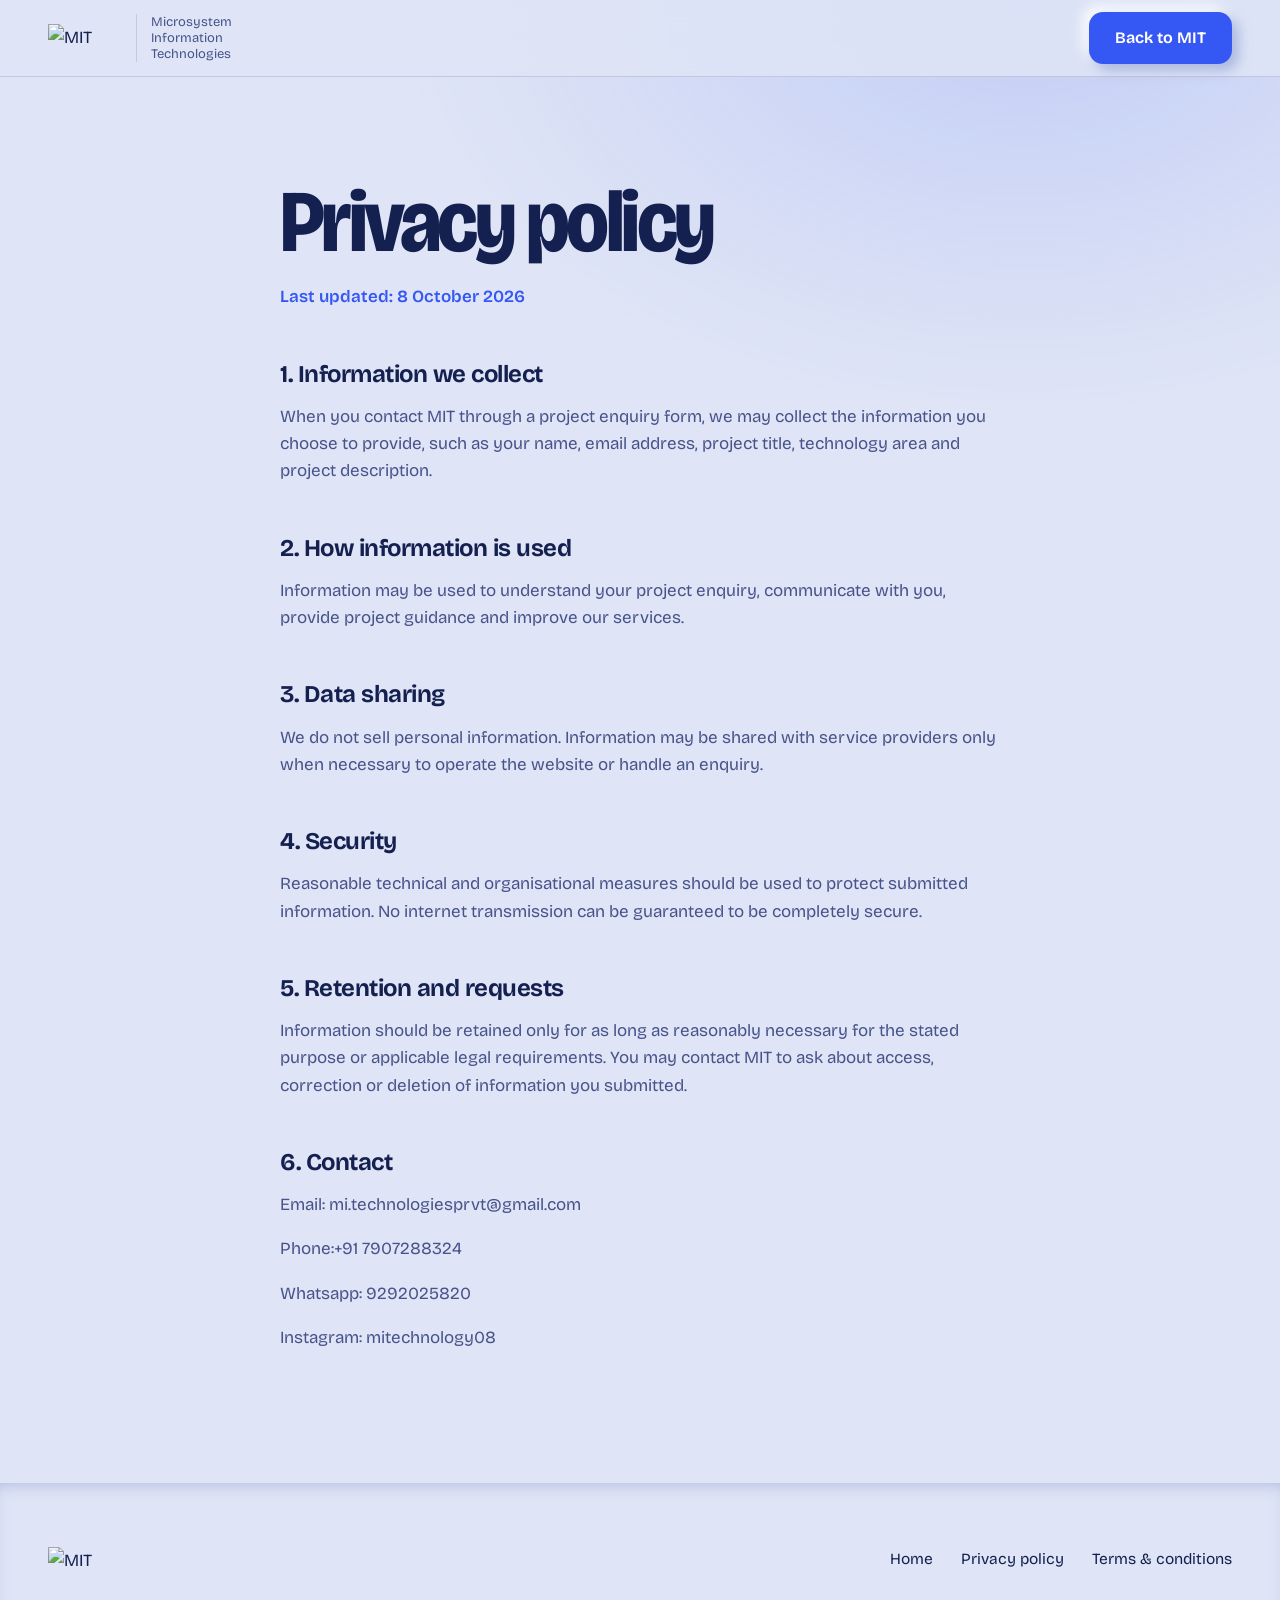
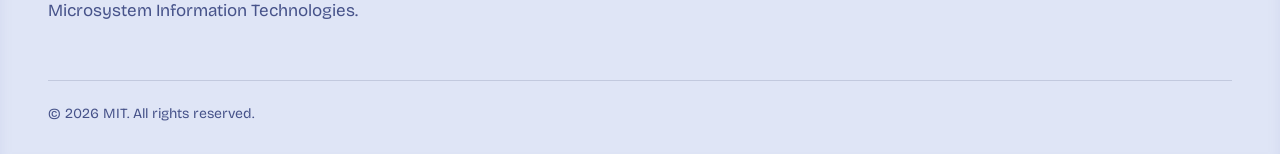
==== privacy.html @ 64e0bd20 "Add files via upload" ====
<!doctype html>
<html lang="en">
<head>
<meta charset="utf-8">
<meta name="viewport" content="width=device-width, initial-scale=1">
<meta name="description" content="MIT privacy policy.">
<meta name="theme-color" content="#dfe5f6">
<title>Privacy Policy | MIT</title>
<link rel="icon" type="image/png" href="assets/mit-logo1.png">
<link rel="preconnect" href="https://fonts.googleapis.com">
<link rel="preconnect" href="https://fonts.gstatic.com" crossorigin>
<link href="https://fonts.googleapis.com/css2?family=Bricolage+Grotesque:opsz,wdth,wght@12..96,75..100,300..800&display=swap" rel="stylesheet">
<link rel="stylesheet" href="styles.css">
</head>
<body>
<header class="site-header scrolled">
  <div class="container nav-wrap">
    <a class="brand" href="index.html" aria-label="MIT, Microsystem Information Technologies. Home">
      <img src="assets/mit-logo-mark.png" alt="MIT" width="288" height="110">
      <span class="brand-name">Microsystem Information Technologies</span>
    </a>
    <a class="button button-sun" href="index.html">Back to MIT</a>
  </div>
</header>
<main id="main">
  <section class="legal">
    <div class="container legal-body">
      <h1>Privacy policy</h1>
      <p class="updated">Last updated: 8 October 2026</p>
      <h2>1. Information we collect</h2>
      <p>When you contact MIT through a project enquiry form, we may collect the information you choose to provide, such as your name, email address, project title, technology area and project description.</p>
      <h2>2. How information is used</h2>
      <p>Information may be used to understand your project enquiry, communicate with you, provide project guidance and improve our services.</p>
      <h2>3. Data sharing</h2>
      <p>We do not sell personal information. Information may be shared with service providers only when necessary to operate the website or handle an enquiry.</p>
      <h2>4. Security</h2>
      <p>Reasonable technical and organisational measures should be used to protect submitted information. No internet transmission can be guaranteed to be completely secure.</p>
      <h2>5. Retention and requests</h2>
      <p>Information should be retained only for as long as reasonably necessary for the stated purpose or applicable legal requirements. You may contact MIT to ask about access, correction or deletion of information you submitted.</p>
      <h2>6. Contact</h2>
      <p>Email: mi.technologiesprvt@gmail.com<p>
      <p>Phone:+91 7907288324<p>
      <p>Whatsapp: 9292025820</p>
      <p>Instagram: mitechnology08<p>
    </div>
  </section>
</main>
<footer class="site-footer">
  <div class="container footer-grid">
    <div>
      <a class="footer-brand" href="index.html" aria-label="MIT home"><img src="assets/mit-logo-mark.png" alt="MIT" width="288" height="110"></a>
      <p class="footer-note">Microsystem Information Technologies.</p>
    </div>
    <div class="footer-links">
      <a href="index.html">Home</a>
      <a href="privacy.html">Privacy policy</a>
      <a href="terms.html">Terms &amp; conditions</a>
    </div>
    <p class="copyright">© <span id="year"></span> MIT. All rights reserved.</p>
  </div>
</footer>
<script>document.querySelector("#year").textContent = new Date().getFullYear();</script>
</body>
</html>
---- styles.css ----
/* MIT — Microsystem Information Technologies
   Theme: soft blue neumorphism. One blue-tinted surface, raised and inset shapes,
   MIT blue as the single accent. The hero stays a dark dusk panel. */

:root {
  --surface: #dfe5f6;
  --blue: #3557f4;
  --blue-dark: #2442d6;
  --ink: #14204f;
  --muted: #47538a;
  --line: rgba(20, 32, 79, .14);
  --sh-d: rgba(130, 148, 204, .6);
  --sh-l: rgba(255, 255, 255, .95);

  /* hero only (dark panel over the illustration) */
  --midnight: #070d24;
  --cloud: #f6efe3;
  --sun: #ffb547;

  --raised: 10px 10px 22px var(--sh-d), -10px -10px 22px var(--sh-l);
  --raised-sm: 6px 6px 13px var(--sh-d), -6px -6px 13px var(--sh-l);
  --inset: inset 6px 6px 12px var(--sh-d), inset -6px -6px 12px var(--sh-l);
  --inset-sm: inset 3px 3px 6px var(--sh-d), inset -3px -3px 6px var(--sh-l);

  --font: "Bricolage Grotesque", "Inter", ui-sans-serif, system-ui, -apple-system, "Segoe UI", sans-serif;
  --gutter: clamp(20px, 4vw, 48px);
}

*, *::before, *::after { box-sizing: border-box; }
html { scroll-behavior: smooth; scroll-padding-top: 100px; }
body {
  margin: 0;
  background: var(--surface);
  color: var(--ink);
  font-family: var(--font);
  font-size: 1.0625rem;
  line-height: 1.6;
  -webkit-font-smoothing: antialiased;
  overflow-x: hidden;
}
a { color: inherit; text-decoration: none; }
button, input, select, textarea { font: inherit; }
img { max-width: 100%; display: block; }
h1, h2, h3, p { margin-top: 0; }
:focus-visible { outline: 3px solid var(--blue); outline-offset: 3px; }
.hero :focus-visible { outline-color: var(--cloud); }

.container { width: min(1200px, calc(100% - var(--gutter) * 2)); margin-inline: auto; }
.sr-only, .skip-link { position: absolute; width: 1px; height: 1px; overflow: hidden; clip: rect(0,0,0,0); white-space: nowrap; }
.skip-link:focus { width: auto; height: auto; clip: auto; padding: 12px 18px; background: var(--surface); color: var(--ink); z-index: 9999; left: 12px; top: 12px; }

.section { padding: clamp(80px, 11vw, 160px) 0; }

/* Headings */
.h-section {
  margin-bottom: 24px;
  font-size: clamp(2.4rem, 5.2vw, 4.6rem);
  font-weight: 720;
  font-stretch: 90%;
  line-height: 1;
  letter-spacing: -.035em;
  text-wrap: balance;
}
.lede { max-width: 34em; color: var(--muted); font-size: 1.125rem; }

/* Header */
.site-header {
  position: fixed; inset: 0 0 auto; z-index: 1000;
  background: transparent;
  border-bottom: 1px solid transparent;
  transition: background .3s ease, border-color .3s ease;
}
.site-header.scrolled {
  background: rgba(223, 229, 246, .84);
  border-color: var(--line);
  backdrop-filter: blur(14px);
  -webkit-backdrop-filter: blur(14px);
}
.site-header:not(.scrolled) .site-nav a:not(.nav-cta) { color: var(--cloud); }
.site-header:not(.scrolled) .site-nav a:not(.nav-cta):hover { color: var(--sun); }
.site-header:not(.scrolled) .brand-name { color: rgba(246, 239, 227, .85); border-color: rgba(246, 239, 227, .28); }
.site-header:not(.scrolled) .nav-toggle span:not(.sr-only) { background: var(--cloud); }
.nav-wrap { min-height: 76px; display: flex; align-items: center; justify-content: space-between; gap: 24px; }
.brand { display: inline-flex; align-items: center; gap: 14px; }
.brand img { width: 74px; height: auto; }
.brand-name { font-size: .8125rem; line-height: 1.25; color: var(--muted); max-width: 11em; padding-left: 14px; border-left: 1px solid var(--line); }

.site-nav { display: flex; align-items: center; gap: 30px; font-size: .9375rem; font-weight: 500; }
.site-nav a { color: var(--ink); transition: color .2s ease; }
.site-nav a:hover { color: var(--blue); }
.site-nav .nav-cta { padding: 10px 18px; background: var(--blue); color: #fff; font-weight: 650; border-radius: 12px; box-shadow: var(--raised-sm); transition: box-shadow .2s ease, background .2s ease; }
.site-nav .nav-cta:hover { background: var(--blue-dark); color: #fff; }
.nav-toggle { display: none; background: none; border: 0; padding: 10px; cursor: pointer; }
.nav-toggle span:not(.sr-only) { display: block; width: 24px; height: 2px; background: var(--ink); margin: 5px 0; transition: transform .25s ease, opacity .25s ease; }
.nav-toggle[aria-expanded="true"] span:nth-child(1) { transform: translateY(7px) rotate(45deg); }
.nav-toggle[aria-expanded="true"] span:nth-child(2) { opacity: 0; }
.nav-toggle[aria-expanded="true"] span:nth-child(3) { transform: translateY(-7px) rotate(-45deg); }

/* Buttons */
.button {
  display: inline-flex; align-items: center; justify-content: center;
  min-height: 52px; padding: 0 26px;
  border: 0; border-radius: 14px; cursor: pointer;
  font-size: 1rem; font-weight: 650;
  box-shadow: var(--raised-sm);
  transition: background .2s ease, transform .2s ease, box-shadow .2s ease;
}
.button:hover { transform: translateY(-2px); }
.button:active { transform: none; box-shadow: var(--inset-sm); }
.button-sun, .button-blue { background: var(--blue); color: #fff; }
.button-sun:hover, .button-blue:hover { background: var(--blue-dark); }
.text-link { font-weight: 600; padding-bottom: 3px; border-bottom: 1.5px solid var(--blue); transition: color .2s ease; }
.text-link:hover { color: var(--blue); }

/* Hero (dark dusk panel, unchanged composition) */
.hero {
  position: relative;
  min-height: max(66.67vw, 640px);
  padding-top: clamp(104px, 9.5vw, 170px);
  background: var(--midnight);
  color: var(--cloud);
  overflow: hidden;
  isolation: isolate;
  border-radius: 0 0 clamp(28px, 4vw, 56px) clamp(28px, 4vw, 56px);
  box-shadow: 0 24px 48px var(--sh-d);
}
.hero-art { position: absolute; inset: 0; z-index: -1; }
.hero-art img { width: 100%; height: 100%; object-fit: cover; object-position: 50% 100%; animation: settle 2.8s cubic-bezier(.2, .6, .2, 1) both; }
.hero-art::after {
  content: ""; position: absolute; inset: 0;
  background:
    linear-gradient(180deg, rgba(7,13,36,.7) 0%, rgba(7,13,36,0) 20%),
    linear-gradient(90deg, rgba(7,13,36,.62) 0%, rgba(7,13,36,.3) 38%, rgba(7,13,36,0) 62%),
    linear-gradient(180deg, rgba(7,13,36,0) 85%, rgba(7,13,36,.55) 100%);
}
.hero-copy { position: relative; }
.hero h1 {
  max-width: 9em;
  margin-bottom: clamp(20px, 2.4vw, 36px);
  font-size: clamp(3rem, 6vw, 7rem);
  font-weight: 760;
  font-stretch: 88%;
  line-height: .95;
  letter-spacing: -.04em;
  text-shadow: 0 2px 30px rgba(7, 13, 36, .35);
}
.hero h1 .line { display: block; overflow: hidden; padding-bottom: .12em; margin-bottom: -.12em; }
.hero h1 .line > span { display: block; transform: translateY(110%); animation: rise .95s cubic-bezier(.2, .7, .2, 1) forwards; animation-delay: calc(.2s + var(--i) * .13s); }
.hero-lead { max-width: 29em; font-size: clamp(1.0625rem, 1.5vw, 1.375rem); line-height: 1.5; color: rgba(246, 239, 227, .92); animation: fade .9s ease .85s both; }
.hero-actions { display: flex; align-items: center; flex-wrap: wrap; gap: 14px 30px; margin-top: 24px; animation: fade .9s ease 1s both; }
.hero .button { box-shadow: 0 10px 26px rgba(7, 13, 36, .5); }
.hero .text-link { color: var(--cloud); border-color: var(--sun); }
.hero .text-link:hover { color: var(--sun); }
.hero-note {
  position: absolute; right: max(var(--gutter), calc((100% - 1200px) / 2)); bottom: clamp(36px, 5vw, 80px);
  display: flex; align-items: center; gap: 14px;
  max-width: 22em; margin: 0; font-size: .9375rem; color: rgba(246, 239, 227, .86);
  animation: fade .9s ease 1.3s both;
}
.hero-note::before { content: ""; flex: none; width: 44px; height: 2px; background: var(--sun); }

@keyframes rise { to { transform: none; } }
@keyframes fade { from { opacity: 0; } to { opacity: 1; } }
@keyframes settle { from { transform: scale(1.07); filter: brightness(.5); } to { transform: none; filter: none; } }

/* Statement */
.statement { padding: clamp(70px, 9vw, 130px) 0 clamp(80px, 10vw, 150px); }
.statement-grid { display: grid; grid-template-columns: minmax(0, 8fr) minmax(0, 4fr); gap: clamp(32px, 6vw, 96px); align-items: end; }
.statement h2 { margin: 0; font-size: clamp(2.6rem, 6.2vw, 6rem); font-weight: 740; font-stretch: 88%; line-height: .98; letter-spacing: -.04em; }
.statement h2 span { display: block; color: var(--blue); }
.statement p { margin: 0; color: var(--muted); font-size: 1.125rem; }

/* Services */
.section-heading { max-width: 760px; margin-bottom: clamp(40px, 6vw, 72px); }
.service-grid { display: grid; grid-template-columns: repeat(3, 1fr); gap: clamp(22px, 2.6vw, 36px); }
.service-card { display: flex; flex-direction: column; min-height: 290px; padding: clamp(24px, 3vw, 36px); background: var(--surface); border-radius: 26px; box-shadow: var(--raised); transition: box-shadow .25s ease, transform .5s cubic-bezier(.2, .8, .2, 1); }
.service-card:hover { box-shadow: 14px 14px 30px var(--sh-d), -14px -14px 30px var(--sh-l); }
.service-icon { width: 64px; height: 64px; padding: 16px; margin-bottom: 40px; border-radius: 50%; box-shadow: var(--inset-sm); fill: none; stroke: var(--blue); stroke-width: 1.5; stroke-linecap: round; stroke-linejoin: round; }
.service-card h3 { margin: auto 0 10px; font-size: 1.5rem; font-weight: 680; letter-spacing: -.02em; line-height: 1.15; }
.service-card p { margin: 0; color: var(--muted); font-size: 1rem; max-width: 22em; }
.service-card-end { background: var(--blue); color: #fff; box-shadow: 10px 10px 22px rgba(53, 87, 244, .4), -10px -10px 22px var(--sh-l); }
.service-card-end:hover { box-shadow: 14px 14px 30px rgba(53, 87, 244, .45), -14px -14px 30px var(--sh-l); }
.service-card-end .service-icon { stroke: #fff; box-shadow: inset 3px 3px 6px rgba(20, 40, 150, .55), inset -3px -3px 6px rgba(120, 150, 255, .6); }
.service-card-end p { color: rgba(255, 255, 255, .88); }

/* Breaks between sections: a pressed-in groove, plus alternate tinted bands */
.services, .process, .domains, .about, .submit { position: relative; }
.services::before, .services::after, .process::before, .domains::before, .about::before, .submit::before {
  content: ""; position: absolute; left: 50%; transform: translateX(-50%);
  width: min(1200px, calc(100% - var(--gutter) * 2)); height: 8px; border-radius: 8px; box-shadow: var(--inset-sm);
}
.services::before, .process::before, .domains::before, .about::before, .submit::before { top: 0; }
.services::after { bottom: 0; }
.services, .domains { background: #d5ddf2; }

/* Idea interlude */
.interlude { width: min(1200px, calc(100% - var(--gutter) * 2)); margin: clamp(48px, 7vw, 96px) auto clamp(48px, 7vw, 96px); border-radius: clamp(24px, 3vw, 40px); overflow: hidden; box-shadow: var(--raised); }
.interlude img { width: 100%; aspect-ratio: 16 / 9; max-height: 680px; object-fit: cover; object-position: 50% 30%; }

/* Process */
.process { padding-top: clamp(80px, 11vw, 160px); }
.process-layout { display: grid; grid-template-columns: minmax(0, 5fr) minmax(0, 6fr); gap: clamp(40px, 8vw, 120px); align-items: start; }
.process-head { position: sticky; top: 120px; }
.process-list { margin: 0; padding: 0; list-style: none; counter-reset: step; }
.process-list li { position: relative; display: grid; grid-template-columns: 56px 1fr; gap: 24px; padding-bottom: 48px; counter-increment: step; }
.process-list li:last-child { padding-bottom: 0; }
.process-list li::before {
  content: counter(step);
  display: grid; place-items: center; width: 52px; height: 52px;
  border-radius: 50%; background: var(--surface); box-shadow: var(--raised-sm);
  color: var(--blue); font-weight: 700; font-size: 1.125rem; position: relative; z-index: 1;
}
.process-list li:not(:last-child)::after { content: ""; position: absolute; left: 24px; top: 52px; bottom: 0; width: 4px; border-radius: 4px; box-shadow: var(--inset-sm); }
.process-list h3 { margin: 10px 0 8px; font-size: 1.625rem; font-weight: 680; letter-spacing: -.02em; line-height: 1.15; }
.process-list p { margin: 0; color: var(--muted); max-width: 30em; }

/* Domains */
.domains { padding: clamp(80px, 11vw, 160px) 0; }
.domains-head { padding-bottom: clamp(24px, 4vw, 48px); }
.domains-art { width: min(1200px, calc(100% - var(--gutter) * 2)); margin: 0 auto; border-radius: clamp(24px, 3vw, 40px); overflow: hidden; box-shadow: var(--raised); }
.domains-art img { width: 100%; aspect-ratio: 1536 / 772; max-height: 640px; object-fit: cover; object-position: 50% 40%; }
.domain-list { display: grid; grid-template-columns: repeat(4, 1fr); gap: clamp(18px, 2.2vw, 30px); margin: clamp(40px, 6vw, 72px) auto 0; padding: 0; list-style: none; }
.domain-list li { padding: 22px 20px 24px; background: var(--surface); border-radius: 20px; box-shadow: var(--raised-sm); }
.domain-list h3 { margin-bottom: 8px; font-size: 1.375rem; font-weight: 680; letter-spacing: -.02em; line-height: 1.15; }
.domain-list p { margin: 0; color: var(--muted); font-size: .9688rem; line-height: 1.5; }

/* About */
.about { background: radial-gradient(40% 60% at 12% 50%, rgba(53, 87, 244, .16), rgba(53, 87, 244, 0) 100%), var(--surface); }
.about-grid { display: grid; grid-template-columns: minmax(0, 5fr) minmax(0, 6fr); gap: clamp(40px, 8vw, 120px); align-items: center; }
.about-mark { padding: clamp(32px, 5vw, 64px); border-radius: 34px; background: var(--surface); box-shadow: var(--raised); }
.about-mark img { width: min(100%, 360px); height: auto; }
.about-mark p { margin: 22px 0 0; font-size: 1.25rem; font-weight: 500; line-height: 1.3; color: var(--ink); }
.about-copy p:not(.h-section) { max-width: 32em; color: var(--muted); }

/* Submit */
.submit { background: radial-gradient(60% 40% at 50% 100%, rgba(53, 87, 244, .16), rgba(53, 87, 244, 0) 100%), var(--surface); }
.submit-shell { display: grid; grid-template-columns: minmax(0, 5fr) minmax(0, 7fr); gap: clamp(40px, 7vw, 100px); align-items: start; }
.submit-copy .lede { margin-bottom: 40px; }
.privacy-note { display: flex; align-items: flex-start; gap: 14px; max-width: 24em; padding-top: 20px; border-top: 1px solid var(--line); color: var(--muted); font-size: .9375rem; }
.privacy-note > span { flex: none; display: grid; place-items: center; width: 28px; height: 28px; border-radius: 50%; box-shadow: var(--inset-sm); color: var(--blue); font-size: .8125rem; font-weight: 700; }
.privacy-note p { margin: 0; }

.idea-form { padding: clamp(24px, 4vw, 44px); background: var(--blue); color: #fff; border-radius: 30px; box-shadow: 10px 10px 22px rgba(53, 87, 244, .45), -10px -10px 22px var(--sh-l); }
.idea-form label { display: block; margin-bottom: 20px; font-size: .9688rem; font-weight: 650; }
.form-row { display: grid; grid-template-columns: 1fr 1fr; gap: 0 18px; }
.idea-form input, .idea-form select, .idea-form textarea {
  display: block; width: 100%; margin-top: 8px; padding: 14px 16px;
  border: 0; border-radius: 14px; background: var(--blue); color: #fff;
  box-shadow: inset 4px 4px 9px rgba(16, 36, 160, .6), inset -4px -4px 9px rgba(125, 152, 255, .6);
  font-weight: 450; resize: vertical;
}
.idea-form option { color: var(--ink); background: #fff; }
.idea-form input::placeholder, .idea-form textarea::placeholder { color: rgba(255, 255, 255, .78); }
.idea-form input:focus, .idea-form select:focus, .idea-form textarea:focus { outline: none; box-shadow: inset 4px 4px 9px rgba(16, 36, 160, .6), inset -4px -4px 9px rgba(125, 152, 255, .6), 0 0 0 2px #fff; }
.idea-form :focus-visible { outline-color: #fff; }
.idea-form .check-row { display: flex; gap: 12px; align-items: flex-start; font-weight: 450; font-size: .9375rem; }
.idea-form .check-row input { width: 20px; height: 20px; margin: 2px 0 0; padding: 0; flex: none; accent-color: #fff; box-shadow: none; }
.idea-form .button { width: 100%; background: var(--surface); color: var(--ink); box-shadow: 6px 6px 14px rgba(16, 36, 160, .55), -5px -5px 12px rgba(125, 152, 255, .55); }
.idea-form .button:hover { background: #fff; }
.idea-form .button:active { box-shadow: inset 3px 3px 6px var(--sh-d), inset -3px -3px 6px var(--sh-l); }
.form-status { min-height: 24px; margin: 14px 0 0; font-size: .9375rem; font-weight: 600; }
.form-status.success { color: #c9ffd9; }
.form-status.error { color: #ffd6d2; }
.form-disclaimer { margin: 8px 0 0; color: rgba(255, 255, 255, .88); font-size: .8125rem; }

/* Footer */
.site-footer { background: var(--surface); padding: 64px 0 28px; box-shadow: inset 0 10px 18px -10px var(--sh-d); }
.footer-grid { display: grid; grid-template-columns: 1fr 1fr; gap: 36px; }
.footer-brand img { width: 84px; height: auto; }
.footer-note { margin: 18px 0 0; color: var(--muted); }
.footer-links { display: flex; flex-wrap: wrap; align-content: flex-start; justify-content: flex-end; gap: 12px 28px; font-size: .9688rem; }
.footer-links a { color: var(--ink); transition: color .2s ease; }
.footer-links a:hover { color: var(--blue); }
.copyright { grid-column: 1 / -1; margin: 20px 0 0; padding-top: 22px; border-top: 1px solid var(--line); color: var(--muted); font-size: .875rem; }

/* Legal pages */
.legal { padding: clamp(130px, 14vw, 190px) 0 clamp(70px, 9vw, 120px); background: radial-gradient(70% 40% at 80% 0%, rgba(53,87,244,.16), rgba(53,87,244,0) 70%), var(--surface); }
.legal-body { max-width: 720px; }
.legal h1 { margin-bottom: 18px; font-size: clamp(2.8rem, 7vw, 5.5rem); font-weight: 740; font-stretch: 88%; line-height: .98; letter-spacing: -.04em; }
.legal h2 { margin: 44px 0 10px; font-size: 1.5rem; font-weight: 680; letter-spacing: -.02em; }
.legal p { color: var(--muted); }
.legal .updated { color: var(--blue); font-weight: 600; margin-bottom: 36px; }

/* Responsive */
@media (max-width: 1000px) {
  .domain-list { grid-template-columns: repeat(2, 1fr); }
}
@media (max-width: 900px) {
  .brand-name { display: none; }
  .site-nav {
    position: absolute; left: var(--gutter); right: var(--gutter); top: 84px; padding: 22px;
    display: none; flex-direction: column; align-items: stretch; gap: 18px;
    background: var(--surface); border-radius: 20px; box-shadow: var(--raised);
  }
  .site-nav.open { display: flex; }
  .site-nav .nav-cta { text-align: center; }
  .site-header .site-nav a:not(.nav-cta), .site-header:not(.scrolled) .site-nav a:not(.nav-cta) { color: var(--ink); }
  .nav-toggle { display: block; }

  .statement-grid, .process-layout, .about-grid, .submit-shell { grid-template-columns: 1fr; }
  .process-head { position: static; }
  .service-grid { grid-template-columns: 1fr 1fr; }
  .about-mark img { width: min(70%, 300px); }
  .footer-grid { grid-template-columns: 1fr; }
  .footer-links { justify-content: flex-start; }
  .legal-row { flex-direction: column-reverse; align-items: flex-start; }
}
@media (max-width: 760px) {
  .hero { min-height: 0; display: flex; flex-direction: column; padding-top: 108px; }
  .hero-copy { z-index: 1; }
  .hero h1 { font-size: clamp(2.9rem, 13.5vw, 4.4rem); max-width: none; }
  .hero-art { position: relative; inset: auto; z-index: 0; order: 2; height: 118vw; max-height: 620px; margin-top: -40px; }
  .hero-art img { object-position: 22% 100%; }
  .hero-art::after { background: linear-gradient(180deg, var(--midnight) 0%, rgba(7,13,36,0) 26%, rgba(7,13,36,0) 82%, var(--midnight) 100%); }
  .hero-note { position: static; order: 3; margin: 4px var(--gutter) 44px; }
  .hero-actions { margin-bottom: 8px; }
  .interlude img { aspect-ratio: 4 / 3; object-position: 30% 40%; }
}
@media (max-width: 600px) {
  .service-grid, .form-row { grid-template-columns: 1fr; }
  .contact-list { display: grid; grid-template-columns: 1fr 1fr; }
  .contact-btn { width: 100%; }
  .service-card { min-height: 240px; }
  .service-icon { margin-bottom: 32px; }
  .domain-list { grid-template-columns: 1fr 1fr; }
  .domains-art img { aspect-ratio: 4 / 3; object-position: 55% 40%; }
  .process-list li { grid-template-columns: 52px 1fr; gap: 18px; }
}
@media (prefers-reduced-motion: reduce) {
  html { scroll-behavior: auto; }
  *, *::before, *::after { animation: none !important; transition-duration: .01ms !important; }
  .hero h1 .line > span { transform: none; }
  .js .reveal { opacity: 1 !important; transform: none !important; }
  .scroll-progress, .sparks { display: none; }
}


/* ============ Footer: contact buttons + legal row ============ */
.contact-bar { grid-column: 1 / -1; padding-top: 28px; border-top: 1px solid var(--line); }
.contact-title { margin: 0 0 18px; font-size: .875rem; font-weight: 650; letter-spacing: .08em; text-transform: uppercase; color: var(--muted); }
.contact-list { display: flex; flex-wrap: wrap; gap: 18px; margin: 0; padding: 0; list-style: none; }
.contact-btn {
  --brand: var(--blue);
  position: relative; display: inline-flex; align-items: center; gap: 12px;
  min-height: 60px; padding: 8px 24px 8px 10px;
  border-radius: 20px; background: var(--surface); color: var(--ink);
  font-weight: 650; font-size: 1rem;
  box-shadow: var(--raised-sm);
  -webkit-tap-highlight-color: transparent; touch-action: manipulation;
  transition: transform .25s cubic-bezier(.2, .8, .2, 1), box-shadow .25s ease, color .25s ease;
}
.contact-btn .ico {
  position: relative; flex: none; display: grid; place-items: center;
  width: 44px; height: 44px; border-radius: 50%;
  color: var(--brand); box-shadow: var(--inset-sm);
  transition: background .25s ease, color .25s ease, transform .35s cubic-bezier(.3, 1.6, .4, 1);
}
.contact-btn svg { width: 22px; height: 22px; fill: none; stroke: currentColor; stroke-width: 1.6; stroke-linecap: round; stroke-linejoin: round; }
.contact-btn:hover { transform: translateY(-4px); box-shadow: 10px 12px 22px var(--sh-d), -8px -8px 18px var(--sh-l); }
.contact-btn:hover .ico { background: var(--brand); color: #fff; transform: rotate(-10deg) scale(1.08); }
.contact-btn:active { transform: translateY(0); box-shadow: var(--inset-sm); }
.contact-btn:focus-visible { outline-color: var(--brand); }
.ico.pulse::after {
  content: ""; position: absolute; inset: 0; border-radius: 50%;
  box-shadow: 0 0 0 0 var(--brand); opacity: .55;
  animation: ring 2.4s ease-out infinite;
}
@keyframes ring { to { box-shadow: 0 0 0 14px transparent; opacity: 0; } }

.legal-row { grid-column: 1 / -1; display: flex; flex-wrap: wrap; align-items: center; justify-content: space-between; gap: 14px 28px; margin-top: 8px; padding-top: 22px; border-top: 1px solid var(--line); }
.legal-row .copyright { grid-column: auto; margin: 0; padding: 0; border: 0; }
.legal-links { display: flex; flex-wrap: wrap; gap: 8px 28px; font-size: .9688rem; }
.legal-links a { padding: 8px 0; transition: color .2s ease; }
.legal-links a:hover { color: var(--blue); }

/* ============ Scroll animation ============ */
.scroll-progress {
  position: fixed; inset: 0 0 auto; z-index: 1100; height: 3px;
  background: linear-gradient(90deg, var(--blue), #7b93ff 55%, var(--sun));
  transform-origin: 0 50%; transform: scaleX(var(--sp, 0));
  pointer-events: none;
}

/* Elements start hidden only when JS is running, so the page never ends up blank. */
.js .reveal {
  opacity: 0; transform: translateY(44px) scale(.98);
  transition: opacity .8s ease, transform .9s cubic-bezier(.2, .8, .2, 1);
  transition-delay: var(--d, 0ms);
  will-change: opacity, transform;
}
.js .reveal.from-left  { transform: translateX(-56px); }
.js .reveal.from-right { transform: translateX(56px); }
.js .reveal.zoom       { transform: scale(.92); }
.js .reveal.in { opacity: 1; transform: none; }
.js .reveal.in { will-change: auto; }

/* Pictures: unveil with a soft clip, then drift slowly while scrolling */
.js .interlude.reveal, .js .domains-art.reveal { clip-path: inset(0 0 14% 0 round 40px); }
.js .interlude.reveal.in, .js .domains-art.reveal.in { clip-path: inset(0 0 0 0 round 40px); transition: opacity .8s ease, transform .9s cubic-bezier(.2,.8,.2,1), clip-path 1.2s cubic-bezier(.2,.8,.2,1); }
.interlude img, .domains-art img { transform: translateY(var(--drift, 0px)) scale(1.12); will-change: transform; }

/* Process: the connecting line fills in as you scroll, numbers light up when reached */
.process-list li:not(:last-child)::after {
  background: linear-gradient(180deg, var(--blue) calc(var(--fill, 0) * 100%), transparent 0);
}
.process-list li::before { transition: background .4s ease, color .4s ease, transform .5s cubic-bezier(.3, 1.6, .4, 1); }
.process-list li.active::before { background: var(--blue); color: #fff; transform: scale(1.12); }

/* ============ Creative animation ============ */
/* Rising embers in the hero: ideas drifting up into the sunrise */
.sparks { position: absolute; inset: 0; z-index: 0; pointer-events: none; overflow: hidden; }
.sparks i {
  position: absolute; bottom: -12px; left: var(--x); width: var(--s); height: var(--s);
  border-radius: 50%; background: var(--sun);
  box-shadow: 0 0 12px 3px rgba(255, 181, 71, .65);
  opacity: 0;
  animation: ember var(--t) linear var(--dl) infinite;
}
@keyframes ember {
  0%   { transform: translate(0, 0) scale(.6); opacity: 0; }
  12%  { opacity: .9; }
  100% { transform: translate(var(--dx), -78vh) scale(1); opacity: 0; }
}
.hero-copy, .hero-note { will-change: transform, opacity; }
.hero-art img { will-change: transform; }

/* Gradient shimmer across the highlighted statement line */
.statement h2 span {
  background: linear-gradient(100deg, var(--blue) 20%, #8aa0ff 45%, var(--blue) 70%);
  background-size: 250% 100%;
  -webkit-background-clip: text; background-clip: text;
  -webkit-text-fill-color: transparent; color: transparent;
  animation: shimmer 5s ease-in-out infinite;
}
@keyframes shimmer { 0%, 100% { background-position: 100% 0; } 50% { background-position: 0 0; } }

/* Service icons bob gently, staggered */
.service-icon { animation: bob 4.5s ease-in-out infinite; }
.service-card:nth-child(2n) .service-icon { animation-delay: -1.2s; }
.service-card:nth-child(3n) .service-icon { animation-delay: -2.4s; }
@keyframes bob { 0%, 100% { transform: translateY(0); } 50% { transform: translateY(-6px); } }

/* Cards respond to the pointer with a light 3D tilt (set from script.js) */
.service-card, .domain-list li { transform-style: preserve-3d; }
.service-card.tilting, .domain-list li.tilting { transition: box-shadow .25s ease, transform .12s linear; transform: perspective(900px) rotateX(var(--rx, 0deg)) rotateY(var(--ry, 0deg)) translateY(-4px); }

/* Sweeping shine on primary call-to-action buttons */
.button-sun, .nav-cta { position: relative; overflow: hidden; }
.button-sun::after, .nav-cta::after {
  content: ""; position: absolute; top: 0; bottom: 0; left: -60%; width: 40%;
  background: linear-gradient(100deg, transparent, rgba(255, 255, 255, .45), transparent);
  transform: skewX(-20deg);
  animation: shine 4.5s ease-in-out 2s infinite;
}
@keyframes shine { 0% { left: -60%; } 28%, 100% { left: 140%; } }

/* Domain cards lift on hover */
.domain-list li { transition: transform .3s cubic-bezier(.2, .8, .2, 1), box-shadow .3s ease; }
.domain-list li:hover { box-shadow: var(--raised); }

@media (max-width: 600px) {
  .contact-list { display: grid; grid-template-columns: 1fr 1fr; gap: 14px; }
  .contact-btn { width: 100%; padding-right: 14px; gap: 10px; }
  .legal-row { flex-direction: column-reverse; align-items: flex-start; }
}


/* ============ Team ============ */
.team { background: radial-gradient(45% 55% at 90% 10%, rgba(53, 87, 244, .12), rgba(53, 87, 244, 0) 100%), var(--surface); }
.team-grid { display: flex; flex-wrap: wrap; justify-content: center; gap: 28px; margin: 0; padding: 0; list-style: none; }
.team-card {
  flex: 1 1 200px; max-width: 232px; padding: 14px 14px 22px; text-align: center;
  border-radius: 28px; background: var(--surface); box-shadow: var(--raised-sm);
  transition: box-shadow .3s ease, transform .5s cubic-bezier(.2, .8, .2, 1);
}
.team-card:hover { box-shadow: var(--raised); }
.team-photo {
  position: relative; overflow: hidden; aspect-ratio: 4 / 5; border-radius: 20px;
  display: grid; place-items: center; box-shadow: var(--inset);
  background: linear-gradient(160deg, rgba(53, 87, 244, .16), rgba(255, 181, 71, .22));
}
.team-photo::before { /* initials placeholder, hidden once a photo loads on top */
  content: attr(data-initials); font-size: clamp(2.2rem, 4vw, 3rem); font-weight: 750; letter-spacing: .04em;
  color: rgba(53, 87, 244, .38);
}
.team-photo::after { /* "add photo" hint */
  content: "Photo"; position: absolute; bottom: 12px; left: 50%; transform: translateX(-50%);
  padding: 4px 12px; border-radius: 999px; font-size: .75rem; font-weight: 650; letter-spacing: .08em; text-transform: uppercase;
  color: var(--muted); background: rgba(255, 255, 255, .55);
}
.team-photo img { position: absolute; inset: 0; z-index: 1; width: 100%; height: 100%; object-fit: cover; transition: transform .8s cubic-bezier(.2, .8, .2, 1); }
.team-photo:has(img)::after { display: none; }
.team-photo:has(img)::before { display: none; }
.team-card:hover .team-photo img { transform: scale(1.06); }
.team-role {
  display: inline-block; margin: 18px 0 8px; padding: 5px 14px; border-radius: 999px;
  font-size: .8125rem; font-weight: 700; letter-spacing: .06em; text-transform: uppercase;
  color: var(--blue); box-shadow: var(--inset-sm);
}
.team-card h3 { margin: 0; font-size: 1.25rem; line-height: 1.2; }
.team-title { margin: 6px 0 0; font-size: .9375rem; color: var(--muted); }
@media (max-width: 600px) {
  .team-grid { gap: 20px; }
  .team-card { flex-basis: calc(50% - 10px); max-width: none; padding: 10px 10px 18px; border-radius: 22px; }
  .team-card h3 { font-size: 1.0625rem; }
  .team-role { font-size: .6875rem; padding: 4px 10px; }
}

/* ============ Custom cursor: "circuit node" (drawn on a canvas by script.js) ============ */
@media (pointer: fine) {
  html.has-custom-cursor body,
  html.has-custom-cursor a,
  html.has-custom-cursor button,
  html.has-custom-cursor input,
  html.has-custom-cursor textarea,
  html.has-custom-cursor select,
  html.has-custom-cursor label,
  html.has-custom-cursor summary,
  html.has-custom-cursor [role="button"] { cursor: none; }
  .mit-cursor-canvas { position: fixed; inset: 0; width: 100vw; height: 100vh; z-index: 99999; pointer-events: none; }
}
@media (pointer: coarse), (prefers-reduced-motion: reduce) {
  .mit-cursor-canvas { display: none !important; }
}
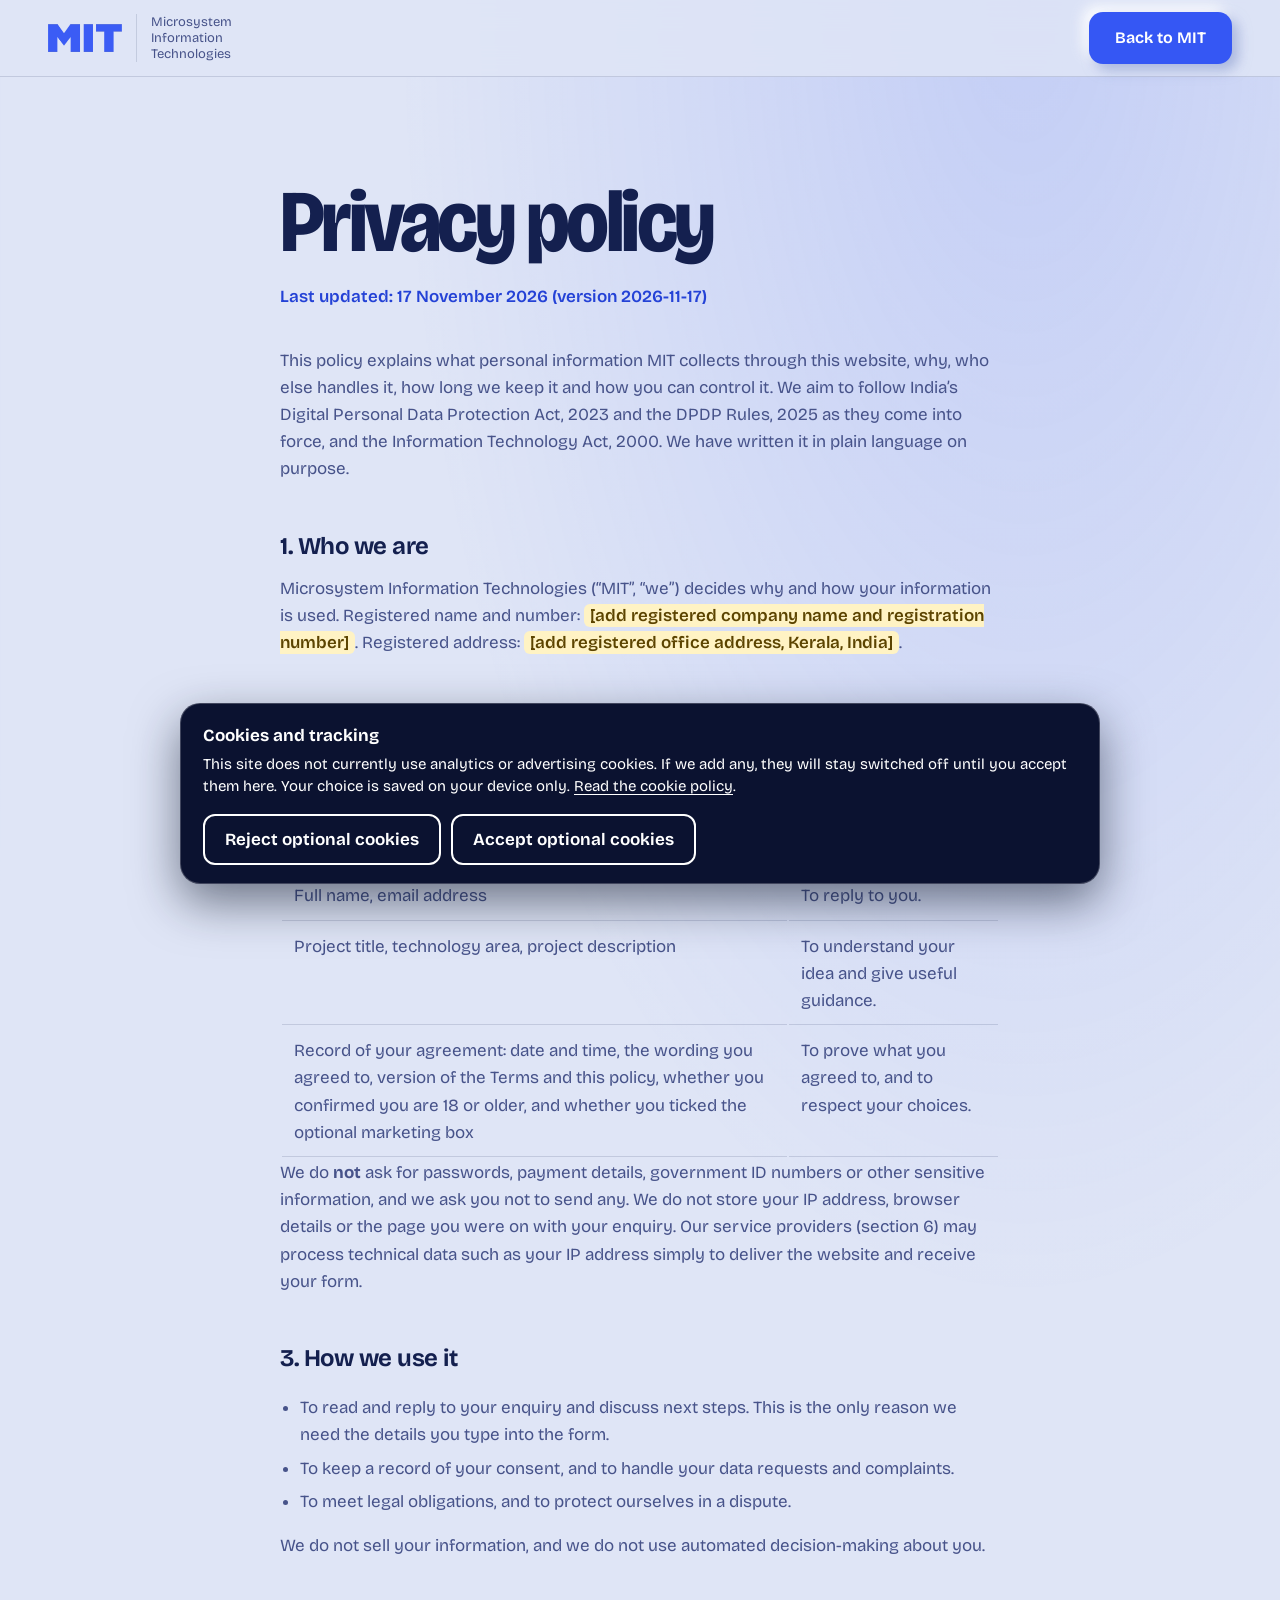
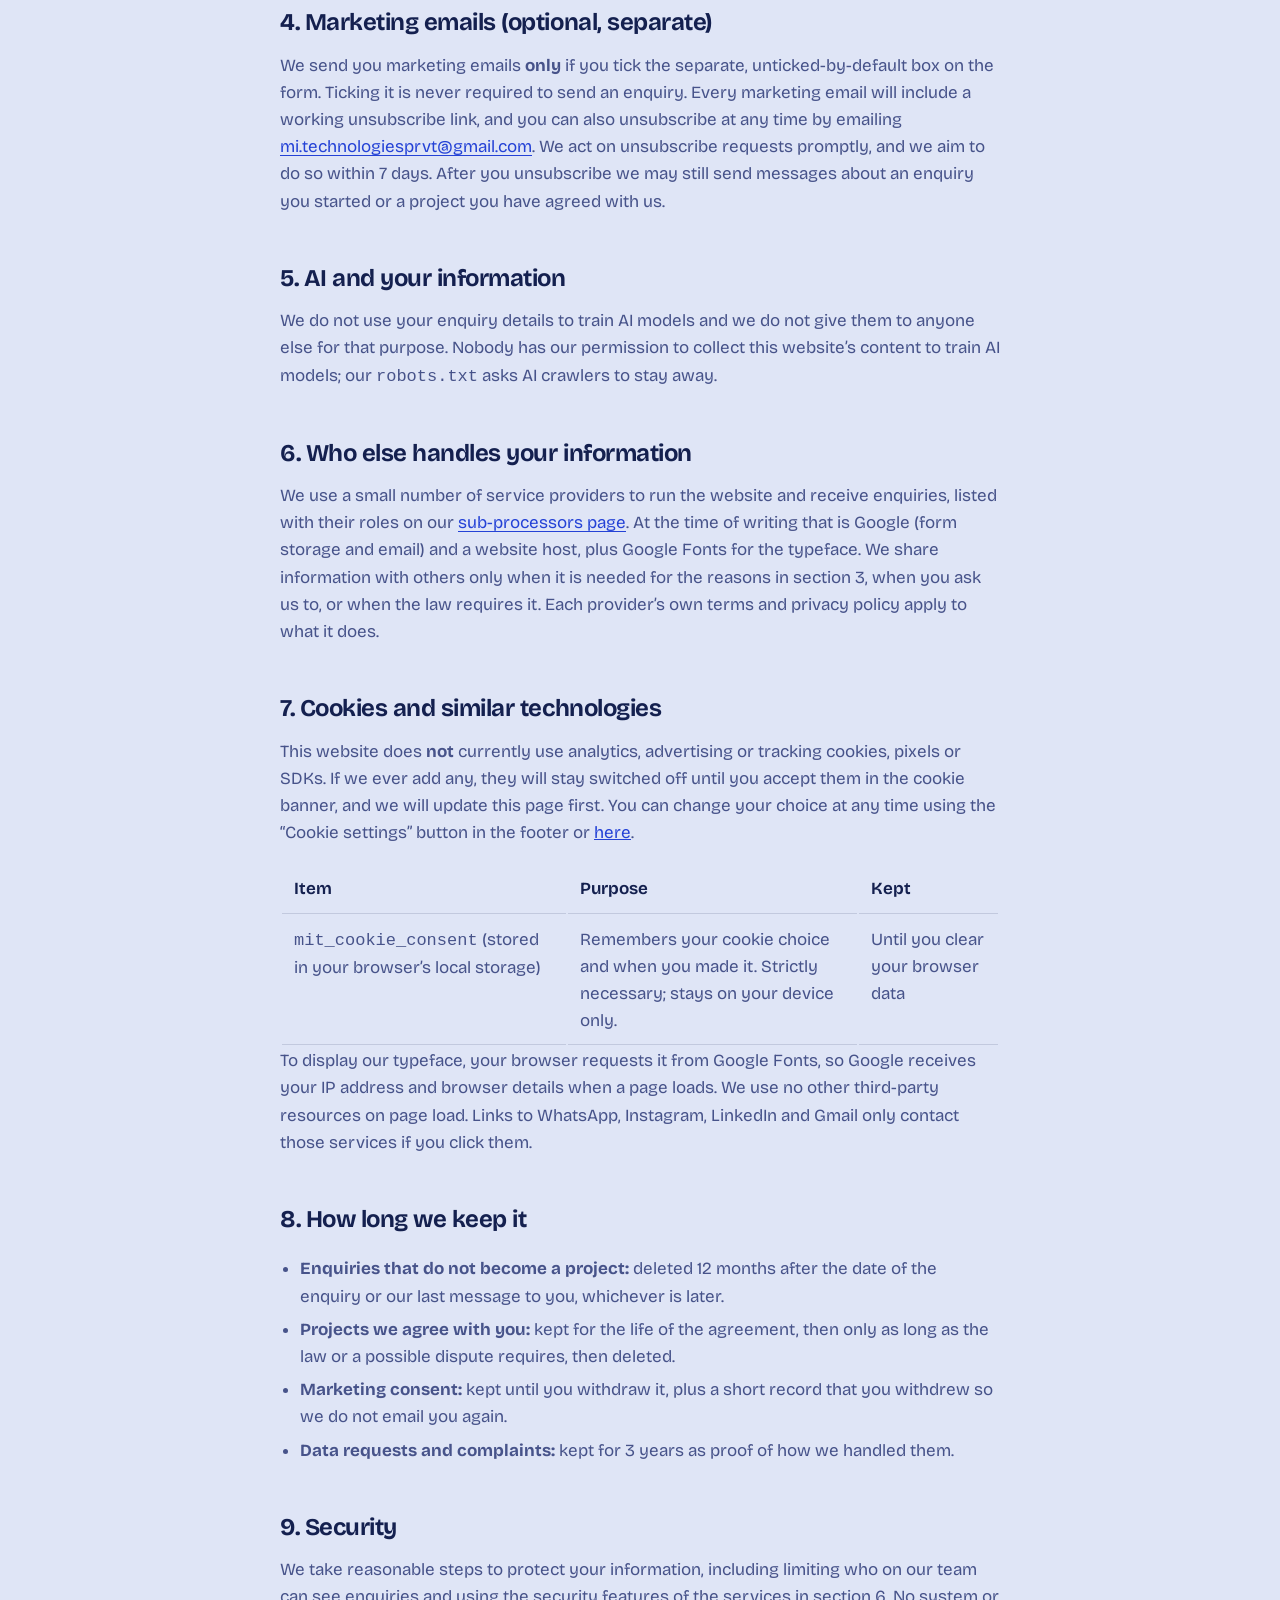
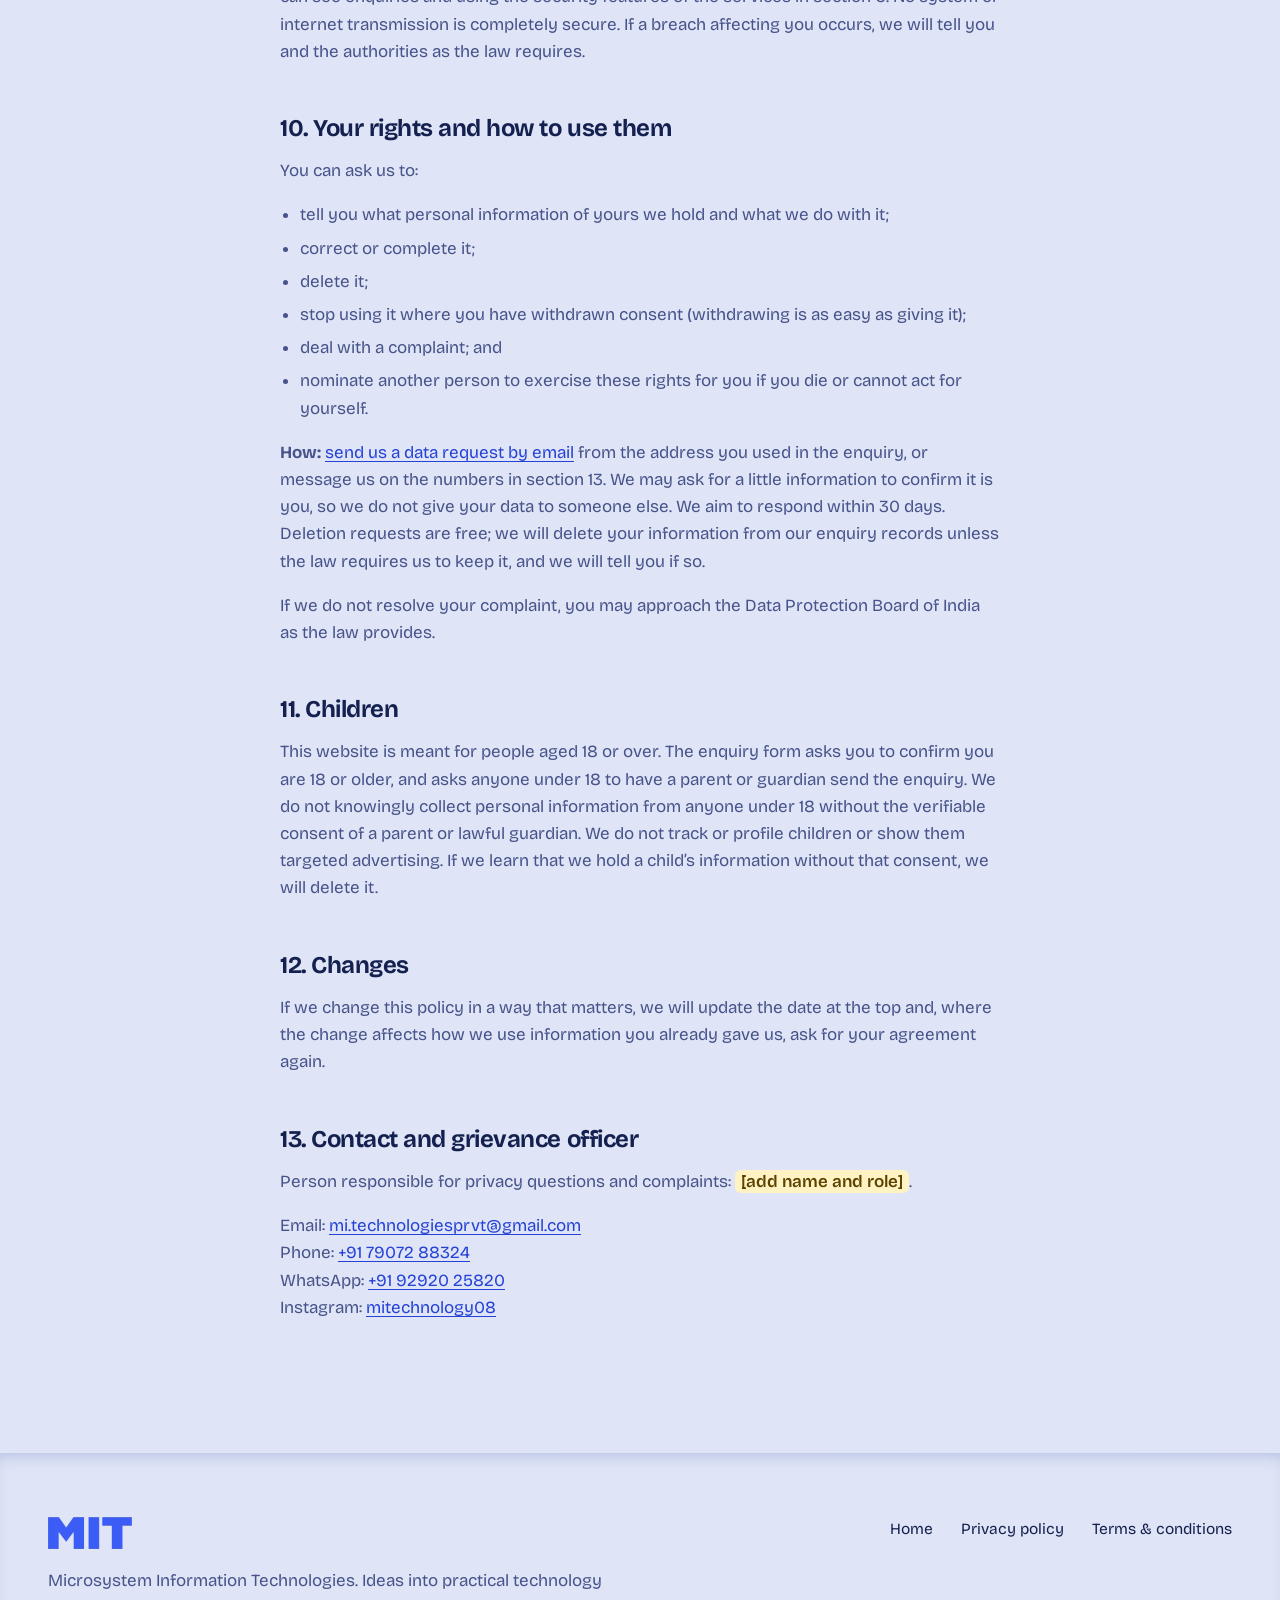
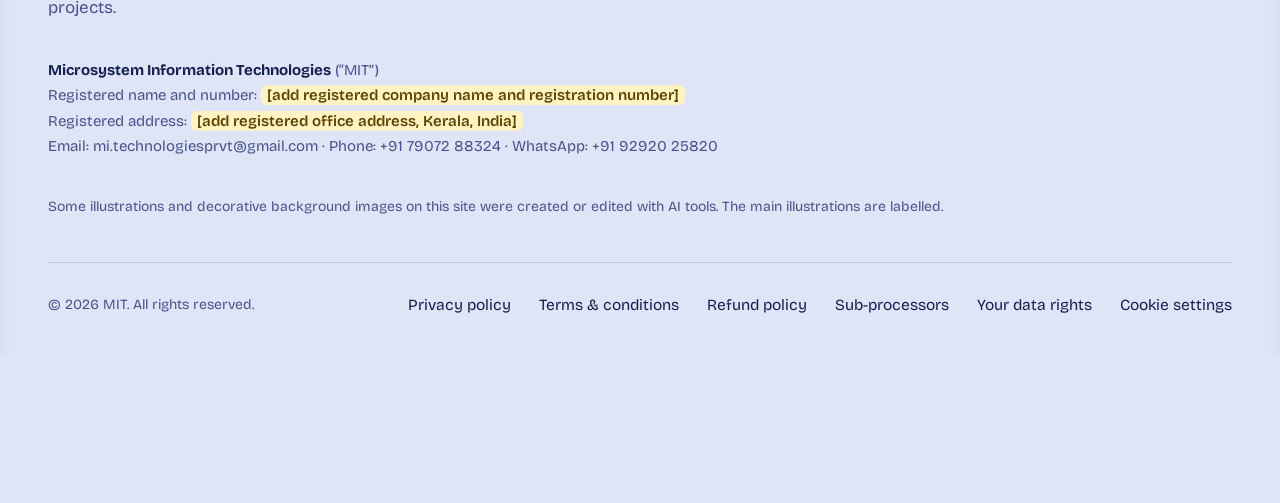
==== commit 33e476d4: "Add files via upload" ====
--- a/privacy.html
+++ b/privacy.html
@@ -3,7 +3,8 @@
 <head>
 <meta charset="utf-8">
 <meta name="viewport" content="width=device-width, initial-scale=1">
-<meta name="description" content="MIT privacy policy.">
+<meta name="description" content="How MIT collects, uses, keeps and protects your personal information, and how to use your data rights.">
+<meta name="robots" content="index, follow, noai, noimageai">
 <meta name="theme-color" content="#dfe5f6">
 <title>Privacy Policy | MIT</title>
 <link rel="icon" type="image/png" href="assets/mit-logo1.png">
@@ -13,6 +14,7 @@
 <link rel="stylesheet" href="styles.css">
 </head>
 <body>
+<a class="skip-link" href="#main">Skip to content</a>
 <header class="site-header scrolled">
   <div class="container nav-wrap">
     <a class="brand" href="index.html" aria-label="MIT, Microsystem Information Technologies. Home">
@@ -26,22 +28,87 @@
   <section class="legal">
     <div class="container legal-body">
       <h1>Privacy policy</h1>
-      <p class="updated">Last updated: 8 October 2026</p>
-      <h2>1. Information we collect</h2>
-      <p>When you contact MIT through a project enquiry form, we may collect the information you choose to provide, such as your name, email address, project title, technology area and project description.</p>
-      <h2>2. How information is used</h2>
-      <p>Information may be used to understand your project enquiry, communicate with you, provide project guidance and improve our services.</p>
-      <h2>3. Data sharing</h2>
-      <p>We do not sell personal information. Information may be shared with service providers only when necessary to operate the website or handle an enquiry.</p>
-      <h2>4. Security</h2>
-      <p>Reasonable technical and organisational measures should be used to protect submitted information. No internet transmission can be guaranteed to be completely secure.</p>
-      <h2>5. Retention and requests</h2>
-      <p>Information should be retained only for as long as reasonably necessary for the stated purpose or applicable legal requirements. You may contact MIT to ask about access, correction or deletion of information you submitted.</p>
-      <h2>6. Contact</h2>
-      <p>Email: mi.technologiesprvt@gmail.com<p>
-      <p>Phone:+91 7907288324<p>
-      <p>Whatsapp: 9292025820</p>
-      <p>Instagram: mitechnology08<p>
+      <p class="updated">Last updated: 17 November 2026 (version 2026-11-17)</p>
+      <p>This policy explains what personal information MIT collects through this website, why, who else handles it, how long we keep it and how you can control it. We aim to follow India&rsquo;s Digital Personal Data Protection Act, 2023 and the DPDP Rules, 2025 as they come into force, and the Information Technology Act, 2000. We have written it in plain language on purpose.</p>
+
+      <h2 id="who">1. Who we are</h2>
+      <p>Microsystem Information Technologies (&ldquo;MIT&rdquo;, &ldquo;we&rdquo;) decides why and how your information is used. Registered name and number: <span class="todo">[add registered company name and registration number]</span>. Registered address: <span class="todo">[add registered office address, Kerala, India]</span>.</p>
+
+      <h2 id="collect">2. What we collect, and why</h2>
+      <p>We only collect what we need to answer your enquiry. There are no accounts, no payments and no tracking on this website.</p>
+      <div class="table-wrap"><table>
+        <thead><tr><th>Information</th><th>Why we need it</th></tr></thead>
+        <tbody>
+          <tr><td>Full name, email address</td><td>To reply to you.</td></tr>
+          <tr><td>Project title, technology area, project description</td><td>To understand your idea and give useful guidance.</td></tr>
+          <tr><td>Record of your agreement: date and time, the wording you agreed to, version of the Terms and this policy, whether you confirmed you are 18 or older, and whether you ticked the optional marketing box</td><td>To prove what you agreed to, and to respect your choices.</td></tr>
+        </tbody>
+      </table></div>
+      <p>We do <strong>not</strong> ask for passwords, payment details, government ID numbers or other sensitive information, and we ask you not to send any. We do not store your IP address, browser details or the page you were on with your enquiry. Our service providers (section 6) may process technical data such as your IP address simply to deliver the website and receive your form.</p>
+
+      <h2 id="use">3. How we use it</h2>
+      <ul>
+        <li>To read and reply to your enquiry and discuss next steps. This is the only reason we need the details you type into the form.</li>
+        <li>To keep a record of your consent, and to handle your data requests and complaints.</li>
+        <li>To meet legal obligations, and to protect ourselves in a dispute.</li>
+      </ul>
+      <p>We do not sell your information, and we do not use automated decision-making about you.</p>
+
+      <h2 id="marketing">4. Marketing emails (optional, separate)</h2>
+      <p>We send you marketing emails <strong>only</strong> if you tick the separate, unticked-by-default box on the form. Ticking it is never required to send an enquiry. Every marketing email will include a working unsubscribe link, and you can also unsubscribe at any time by emailing <a href="mailto:mi.technologiesprvt@gmail.com?subject=Unsubscribe&amp;body=Please%20stop%20sending%20me%20marketing%20emails.%0A%0AEmail%20address%3A">mi.technologiesprvt@gmail.com</a>. We act on unsubscribe requests promptly, and we aim to do so within 7 days. After you unsubscribe we may still send messages about an enquiry you started or a project you have agreed with us.</p>
+
+      <h2 id="ai">5. AI and your information</h2>
+      <p>We do not use your enquiry details to train AI models and we do not give them to anyone else for that purpose. Nobody has our permission to collect this website&rsquo;s content to train AI models; our <code>robots.txt</code> asks AI crawlers to stay away.</p>
+
+      <h2 id="sharing">6. Who else handles your information</h2>
+      <p>We use a small number of service providers to run the website and receive enquiries, listed with their roles on our <a href="subprocessors.html">sub-processors page</a>. At the time of writing that is Google (form storage and email) and a website host, plus Google Fonts for the typeface. We share information with others only when it is needed for the reasons in section 3, when you ask us to, or when the law requires it. Each provider&rsquo;s own terms and privacy policy apply to what it does.</p>
+
+      <h2 id="cookies">7. Cookies and similar technologies</h2>
+      <p>This website does <strong>not</strong> currently use analytics, advertising or tracking cookies, pixels or SDKs. If we ever add any, they will stay switched off until you accept them in the cookie banner, and we will update this page first. You can change your choice at any time using the &ldquo;Cookie settings&rdquo; button in the footer or <button type="button" class="link-button" data-cookie-settings style="padding:0;text-decoration:underline;color:var(--blue-text)">here</button>.</p>
+      <div class="table-wrap"><table>
+        <thead><tr><th>Item</th><th>Purpose</th><th>Kept</th></tr></thead>
+        <tbody>
+          <tr><td><code>mit_cookie_consent</code> (stored in your browser&rsquo;s local storage)</td><td>Remembers your cookie choice and when you made it. Strictly necessary; stays on your device only.</td><td>Until you clear your browser data</td></tr>
+        </tbody>
+      </table></div>
+      <p>To display our typeface, your browser requests it from Google Fonts, so Google receives your IP address and browser details when a page loads. We use no other third-party resources on page load. Links to WhatsApp, Instagram, LinkedIn and Gmail only contact those services if you click them.</p>
+
+      <h2 id="retention">8. How long we keep it</h2>
+      <ul>
+        <li><strong>Enquiries that do not become a project:</strong> deleted 12 months after the date of the enquiry or our last message to you, whichever is later.</li>
+        <li><strong>Projects we agree with you:</strong> kept for the life of the agreement, then only as long as the law or a possible dispute requires, then deleted.</li>
+        <li><strong>Marketing consent:</strong> kept until you withdraw it, plus a short record that you withdrew so we do not email you again.</li>
+        <li><strong>Data requests and complaints:</strong> kept for 3 years as proof of how we handled them.</li>
+      </ul>
+
+      <h2 id="security">9. Security</h2>
+      <p>We take reasonable steps to protect your information, including limiting who on our team can see enquiries and using the security features of the services in section 6. No system or internet transmission is completely secure. If a breach affecting you occurs, we will tell you and the authorities as the law requires.</p>
+
+      <h2 id="your-rights">10. Your rights and how to use them</h2>
+      <p>You can ask us to:</p>
+      <ul>
+        <li>tell you what personal information of yours we hold and what we do with it;</li>
+        <li>correct or complete it;</li>
+        <li>delete it;</li>
+        <li>stop using it where you have withdrawn consent (withdrawing is as easy as giving it);</li>
+        <li>deal with a complaint; and</li>
+        <li>nominate another person to exercise these rights for you if you die or cannot act for yourself.</li>
+      </ul>
+      <p><strong>How:</strong> <a href="mailto:mi.technologiesprvt@gmail.com?subject=Data%20request%20-%20access%2Fcorrection%2Fdeletion&amp;body=Hello%20MIT%2C%0A%0AI%20would%20like%20to%20(choose%20one)%3A%20see%20my%20data%20%2F%20correct%20my%20data%20%2F%20delete%20my%20data%20%2F%20withdraw%20marketing%20consent.%0A%0AName%20used%20in%20the%20enquiry%3A%0AEmail%20used%20in%20the%20enquiry%3A%0A%0AThank%20you.">send us a data request by email</a> from the address you used in the enquiry, or message us on the numbers in section 13. We may ask for a little information to confirm it is you, so we do not give your data to someone else. We aim to respond within 30 days. Deletion requests are free; we will delete your information from our enquiry records unless the law requires us to keep it, and we will tell you if so.</p>
+      <p>If we do not resolve your complaint, you may approach the Data Protection Board of India as the law provides.</p>
+
+      <h2 id="children">11. Children</h2>
+      <p>This website is meant for people aged 18 or over. The enquiry form asks you to confirm you are 18 or older, and asks anyone under 18 to have a parent or guardian send the enquiry. We do not knowingly collect personal information from anyone under 18 without the verifiable consent of a parent or lawful guardian. We do not track or profile children or show them targeted advertising. If we learn that we hold a child&rsquo;s information without that consent, we will delete it.</p>
+
+      <h2 id="changes">12. Changes</h2>
+      <p>If we change this policy in a way that matters, we will update the date at the top and, where the change affects how we use information you already gave us, ask for your agreement again.</p>
+
+      <h2 id="contact">13. Contact and grievance officer</h2>
+      <p>Person responsible for privacy questions and complaints: <span class="todo">[add name and role]</span>.</p>
+      <p>Email: <a href="mailto:mi.technologiesprvt@gmail.com">mi.technologiesprvt@gmail.com</a><br>
+      Phone: <a href="tel:+917907288324">+91 79072 88324</a><br>
+      WhatsApp: <a href="https://wa.me/919292025820">+91 92920 25820</a><br>
+      Instagram: <a href="https://www.instagram.com/mitechnology08" target="_blank" rel="noopener noreferrer">mitechnology08</a></p>
     </div>
   </section>
 </main>
@@ -49,16 +116,36 @@
   <div class="container footer-grid">
     <div>
       <a class="footer-brand" href="index.html" aria-label="MIT home"><img src="assets/mit-logo-mark.png" alt="MIT" width="288" height="110"></a>
-      <p class="footer-note">Microsystem Information Technologies.</p>
+      <p class="footer-note">Microsystem Information Technologies. Ideas into practical technology projects.</p>
     </div>
     <div class="footer-links">
       <a href="index.html">Home</a>
       <a href="privacy.html">Privacy policy</a>
       <a href="terms.html">Terms &amp; conditions</a>
     </div>
-    <p class="copyright">© <span id="year"></span> MIT. All rights reserved.</p>
+    <address class="business-details">
+      <strong>Microsystem Information Technologies</strong> (&ldquo;MIT&rdquo;)<br>
+      Registered name and number: <span class="todo">[add registered company name and registration number]</span><br>
+      Registered address: <span class="todo">[add registered office address, Kerala, India]</span><br>
+      Email: <a href="mailto:mi.technologiesprvt@gmail.com">mi.technologiesprvt@gmail.com</a> &middot;
+      Phone: <a href="tel:+917907288324">+91 79072 88324</a> &middot;
+      WhatsApp: <a href="https://wa.me/919292025820">+91 92920 25820</a>
+    </address>
+    <p class="ai-note">Some illustrations and decorative background images on this site were created or edited with AI tools. The main illustrations are labelled.</p>
+    <div class="legal-row">
+      <p class="copyright">&copy; <span id="year"></span> MIT. All rights reserved.</p>
+      <nav class="legal-links" aria-label="Legal">
+        <a href="privacy.html">Privacy policy</a>
+        <a href="terms.html">Terms &amp; conditions</a>
+        <a href="refund-policy.html">Refund policy</a>
+        <a href="subprocessors.html">Sub-processors</a>
+        <a href="privacy.html#your-rights">Your data rights</a>
+        <button type="button" class="link-button" data-cookie-settings>Cookie settings</button>
+      </nav>
+    </div>
   </div>
 </footer>
+<script src="consent.js"></script>
 <script>document.querySelector("#year").textContent = new Date().getFullYear();</script>
 </body>
 </html>
--- a/styles.css
+++ b/styles.css
@@ -506,6 +506,48 @@
   .team-role { font-size: .6875rem; padding: 4px 10px; }
 }
 
+/* ---- Team card: click-to-reveal social links (CTO) ---- */
+.team-grid { align-items: flex-start; }
+.team-card.has-socials { position: relative; }
+.team-toggle {
+  position: absolute; inset: 0; z-index: 2; width: 100%; height: 100%;
+  border: 0; border-radius: inherit; background: transparent; cursor: pointer;
+  -webkit-tap-highlight-color: transparent; touch-action: manipulation;
+}
+.team-toggle:focus-visible { outline: 3px solid var(--blue); outline-offset: 3px; }
+.team-hint {
+  display: inline-block; margin-top: 12px; font-size: .75rem; font-weight: 650;
+  letter-spacing: .08em; text-transform: uppercase; color: var(--blue);
+  transition: opacity .25s ease, transform .25s ease;
+}
+.team-card.is-open .team-hint { opacity: 0; transform: translateY(-6px); pointer-events: none; position: absolute; }
+.team-socials {
+  display: grid; grid-template-rows: 0fr; position: relative; z-index: 3;
+  transition: grid-template-rows .45s cubic-bezier(.2, .8, .2, 1);
+}
+.team-card.is-open .team-socials { grid-template-rows: 1fr; }
+.team-socials > .social-list { overflow: hidden; min-height: 0; }
+.social-list { display: flex; justify-content: center; gap: 14px; margin: 0; padding: 0; list-style: none; }
+.team-card.is-open .social-list { padding: 16px 6px 8px; }
+.social-btn {
+  --brand: var(--blue);
+  display: grid; place-items: center; width: 48px; height: 48px; border-radius: 50%;
+  color: var(--brand); background: var(--surface); box-shadow: var(--raised-sm);
+  opacity: 0; transform: translateY(14px) scale(.6);
+  transition: opacity .3s ease, transform .45s cubic-bezier(.3, 1.6, .4, 1), background .25s ease, color .25s ease, box-shadow .25s ease;
+}
+.social-btn svg { width: 22px; height: 22px; fill: none; stroke: currentColor; stroke-width: 1.7; stroke-linecap: round; stroke-linejoin: round; }
+.team-card.is-open .social-btn { opacity: 1; transform: none; }
+.team-card.is-open .social-list li:nth-child(1) .social-btn { transition-delay: .08s, .08s, 0s, 0s, 0s; }
+.team-card.is-open .social-list li:nth-child(2) .social-btn { transition-delay: .16s, .16s, 0s, 0s, 0s; }
+.team-card.is-open .social-list li:nth-child(3) .social-btn { transition-delay: .24s, .24s, 0s, 0s, 0s; }
+.team-card.is-open .social-btn:hover { background: var(--brand); color: #fff; transform: translateY(-4px) scale(1.08); box-shadow: 8px 10px 18px var(--sh-d), -6px -6px 14px var(--sh-l); transition-delay: 0s; }
+.social-btn:focus-visible { outline: 3px solid var(--brand); outline-offset: 3px; }
+.team-card:not(.is-open) .social-btn { visibility: hidden; transition-delay: 0s; } /* keep hidden links out of the tab order */
+@media (prefers-reduced-motion: reduce) {
+  .team-socials, .social-btn, .team-hint { transition: none; }
+}
+
 /* ============ Custom cursor: "circuit node" (drawn on a canvas by script.js) ============ */
 @media (pointer: fine) {
   html.has-custom-cursor body,
@@ -522,3 +564,84 @@
 @media (pointer: coarse), (prefers-reduced-motion: reduce) {
   .mit-cursor-canvas { display: none !important; }
 }
+
+/* ==========================================================================
+   Additions the newer pages need (not in the original theme file)
+   ========================================================================== */
+:root { --blue-text: #2442d6; }
+.legal .updated, .legal-links a:hover, .link-button:hover, .privacy-note > span { color: var(--blue-text); }
+.link-button { padding: 8px 0; border: 0; background: none; color: inherit; font: inherit; cursor: pointer; text-decoration: none; transition: color .2s ease; }
+.legal a { color: var(--blue-text); text-decoration: underline; text-underline-offset: 3px; }
+.footer-note a { text-decoration: underline; text-underline-offset: 3px; }
+.idea-form .check-row { margin-bottom: 14px; }
+.idea-form .check-optional { opacity: 1; }
+.form-disclaimer { margin: 6px 0 20px; color: rgba(255, 255, 255, .94); font-size: .875rem; line-height: 1.5; }
+.form-disclaimer a, .idea-form label a { color: #fff; text-decoration: underline; text-underline-offset: 3px; }
+.privacy-note > span { }
+
+/* AI-generated imagery label */
+.ai-label {
+  position: absolute; right: 14px; bottom: 12px; z-index: 3; margin: 0; padding: 4px 10px; border-radius: 999px;
+  background: rgba(15, 23, 42, .82); color: #fff; font-size: .75rem; font-weight: 600; letter-spacing: .02em; line-height: 1.3;
+  pointer-events: none;
+}
+.interlude, .domains-art { position: relative; }
+.hero .ai-label { right: auto; left: max(var(--gutter), calc((100% - 1200px) / 2)); bottom: 12px; }
+
+/* Placeholders the owner still has to fill in; impossible to miss on purpose */
+.todo { padding: 1px 6px; border-radius: 6px; background: #fff3c4; color: #5c4400; font-weight: 600; }
+
+/* Business details block in footers */
+.business-details { grid-column: 1 / -1; margin: 0; font-style: normal; color: var(--muted); font-size: .9375rem; line-height: 1.7; }
+.business-details strong { color: var(--ink); }
+.ai-note { grid-column: 1 / -1; margin: 0; color: var(--muted); font-size: .875rem; }
+
+/* Cookie banner: equal-weight buttons, no pre-ticked options, no nagging */
+.cookie-banner {
+  position: fixed; left: 50%; bottom: 16px; z-index: 1200; transform: translateX(-50%);
+  width: min(920px, calc(100% - 24px)); display: flex; flex-wrap: wrap; align-items: center; justify-content: space-between; gap: 16px 24px;
+  padding: 18px 22px; border-radius: 20px; background: #0b1230; color: #fff;
+  border: 1px solid rgba(255, 255, 255, .22); box-shadow: 0 18px 48px rgba(15, 23, 42, .55);
+}
+.cookie-banner[hidden] { display: none; }
+.cookie-text { flex: 1 1 380px; }
+.cookie-text h2 { margin: 0 0 4px; font-size: 1.0625rem; font-weight: 680; }
+.cookie-text p { margin: 0; font-size: .9375rem; line-height: 1.5; color: #fff; }
+.cookie-text a { color: #fff; text-decoration: underline; text-underline-offset: 3px; }
+.cookie-actions { display: flex; flex-wrap: wrap; gap: 10px; }
+.cookie-btn {
+  min-height: 44px; padding: 10px 20px; border-radius: 12px; border: 2px solid #fff; background: transparent; color: #fff;
+  font-weight: 650; cursor: pointer; transition: background .2s ease, color .2s ease;
+}
+.cookie-btn:hover { background: #fff; color: #0b1230; }
+html.has-cookie-banner body { padding-bottom: 150px; }
+@media (max-width: 600px) { .cookie-actions { width: 100%; } .cookie-btn { flex: 1 1 100%; } html.has-cookie-banner body { padding-bottom: 260px; } }
+@media (prefers-reduced-motion: reduce) { .cookie-btn { transition: none; } }
+
+/* Legal pages: tables and callouts */
+.legal th, .legal td { padding: 10px 12px; text-align: left; vertical-align: top; border-bottom: 1px solid var(--line); color: var(--muted); }
+.legal th { color: var(--ink); font-weight: 650; }
+.legal .table-wrap { overflow-x: auto; }
+.legal ul { color: var(--muted); padding-left: 1.2em; }
+.legal li { margin-bottom: 6px; }
+.legal .callout { padding: 16px 18px; border-radius: 16px; box-shadow: var(--inset-sm); color: var(--ink); }
+
+/* Shimmering headline line: the light stop (#8aa0ff) was only ~2:1 on the page background, so both stops are now dark enough (>= 4.3:1) */
+
+
+/* ==========================================================================
+   FORM BACKGROUND: change it here. Set --form-bg to any colour, gradient or image.
+   Examples (uncomment one):
+   --form-bg: linear-gradient(145deg, #2442d6, #7c3aed);
+   --form-bg: linear-gradient(rgba(15,23,42,.7), rgba(15,23,42,.85)), url("assets/form-bg.jpg") center / cover;
+   If you pick a dark or image background, also uncomment the input rule below.
+   ========================================================================== */
+.idea-form {
+  --form-bg: linear-gradient(rgba(15, 23, 42, .66), rgba(15, 23, 42, .8)), url("assets/form-bg.jpg") center / cover no-repeat, #05091c;
+  background: var(--form-bg);
+  box-shadow: 0 24px 60px rgba(15, 23, 42, .45), 0 0 40px rgba(53, 87, 244, .25);
+}
+.idea-form input, .idea-form select, .idea-form textarea { background: rgba(15, 23, 42, .62); border: 1px solid rgba(255, 255, 255, .2); box-shadow: inset 2px 2px 8px rgba(0, 0, 0, .4); }
+.idea-form input:focus, .idea-form select:focus, .idea-form textarea:focus { box-shadow: inset 2px 2px 8px rgba(0, 0, 0, .4), 0 0 0 2px #fff; }
+.idea-form .check-row input { border: 0; background: transparent; }
+.idea-form .button { box-shadow: 0 8px 22px rgba(0, 0, 0, .45); }
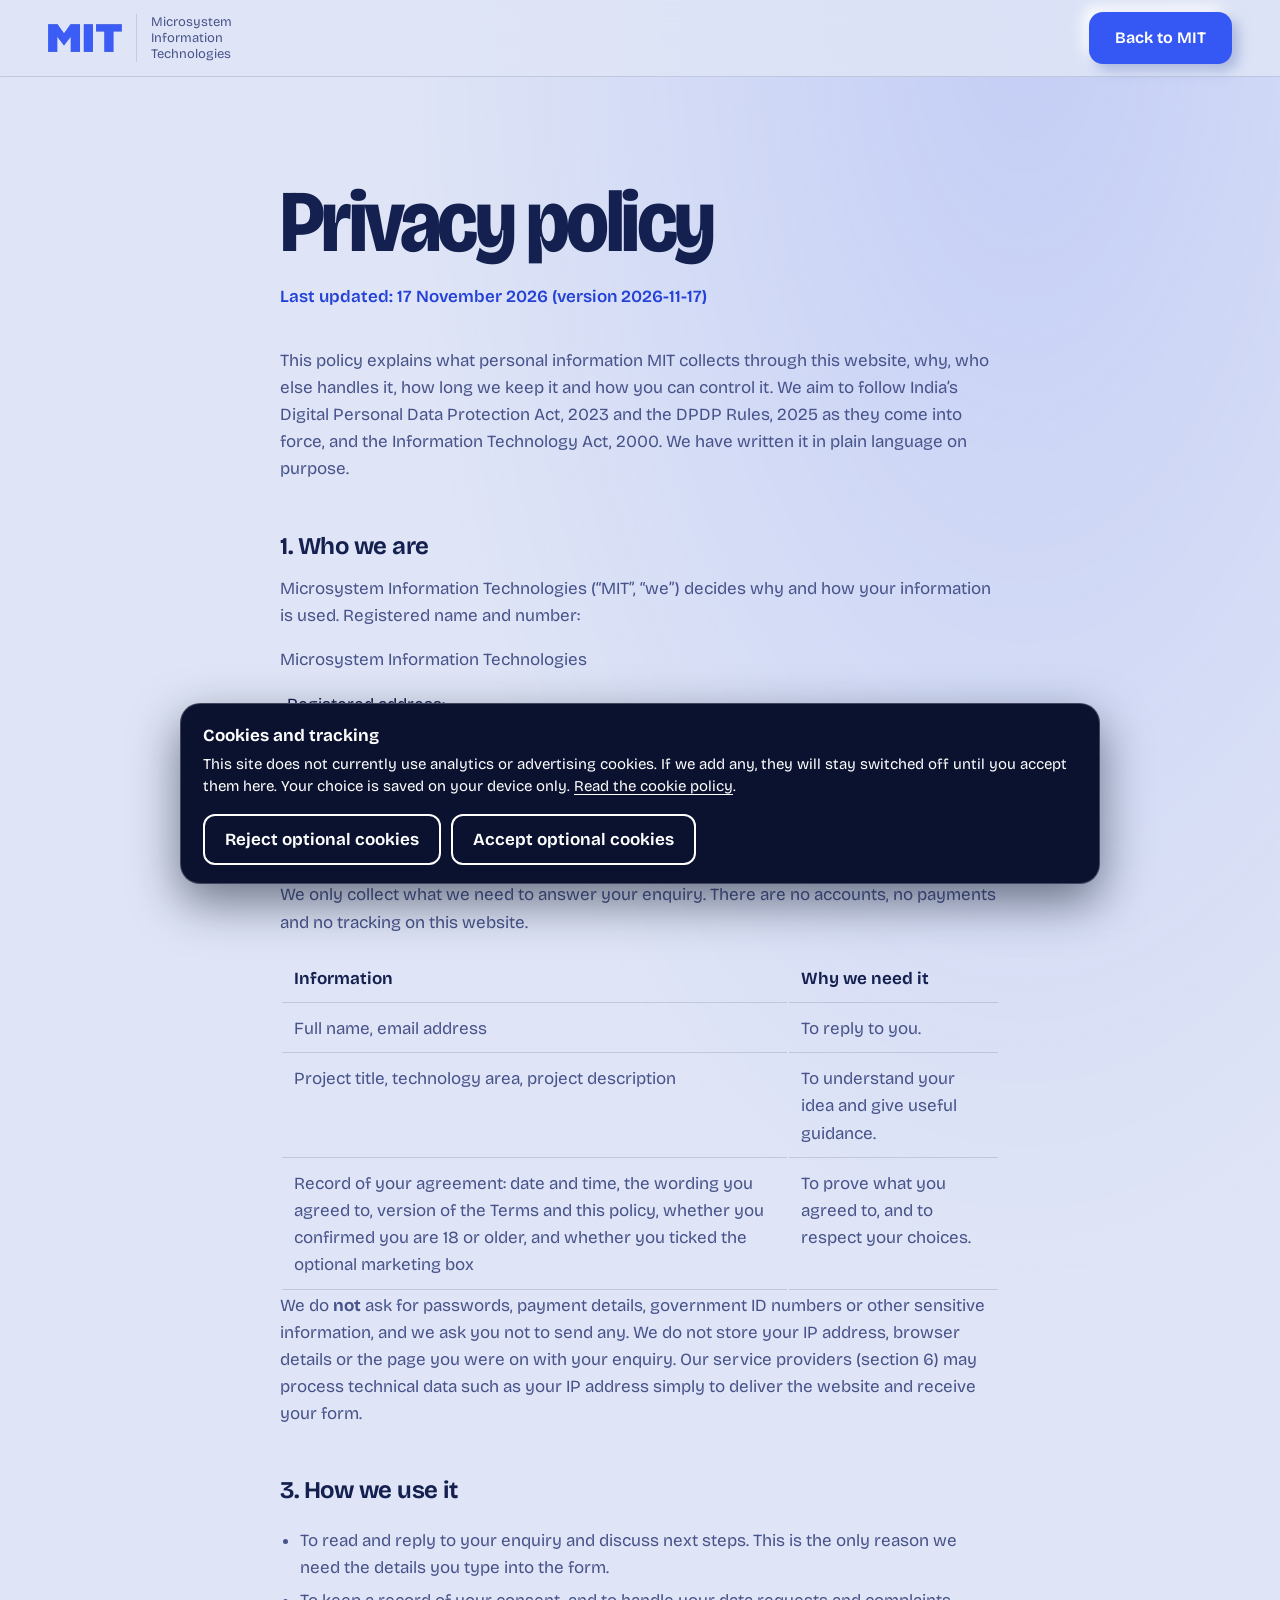
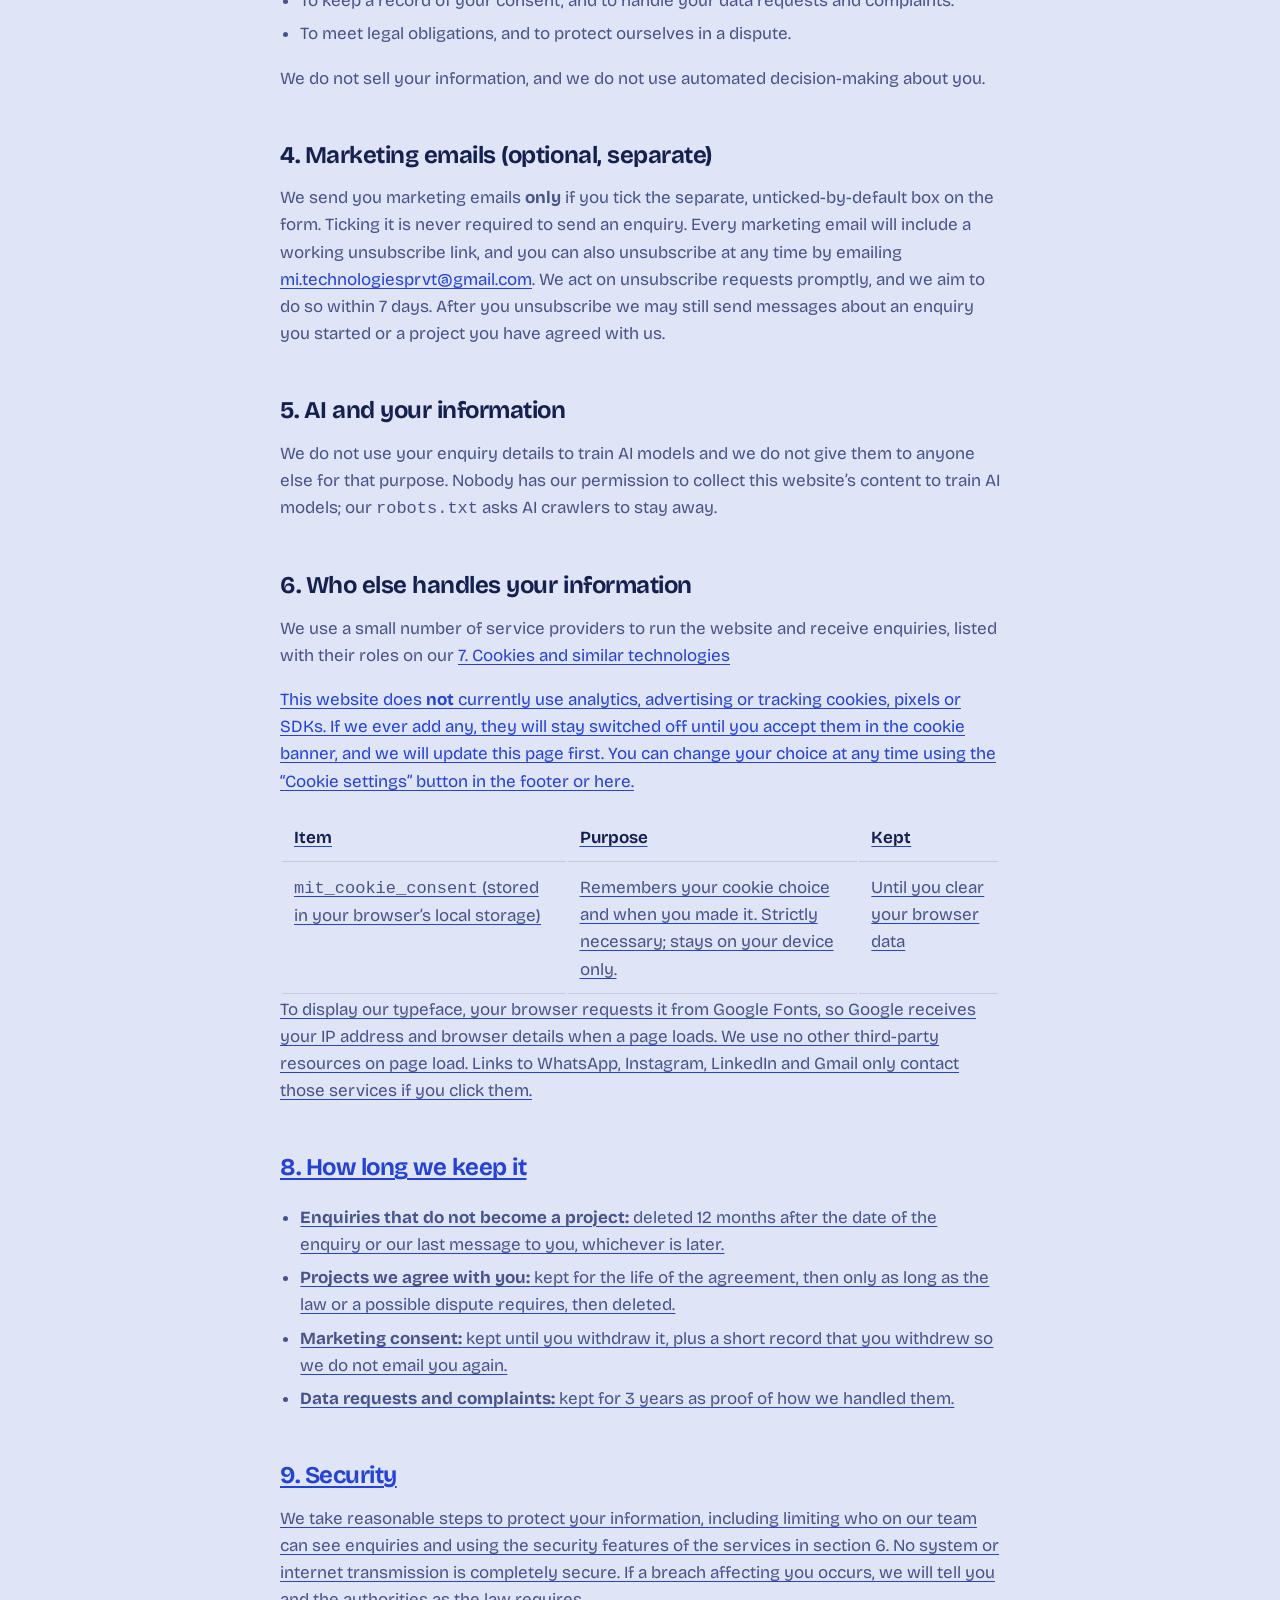
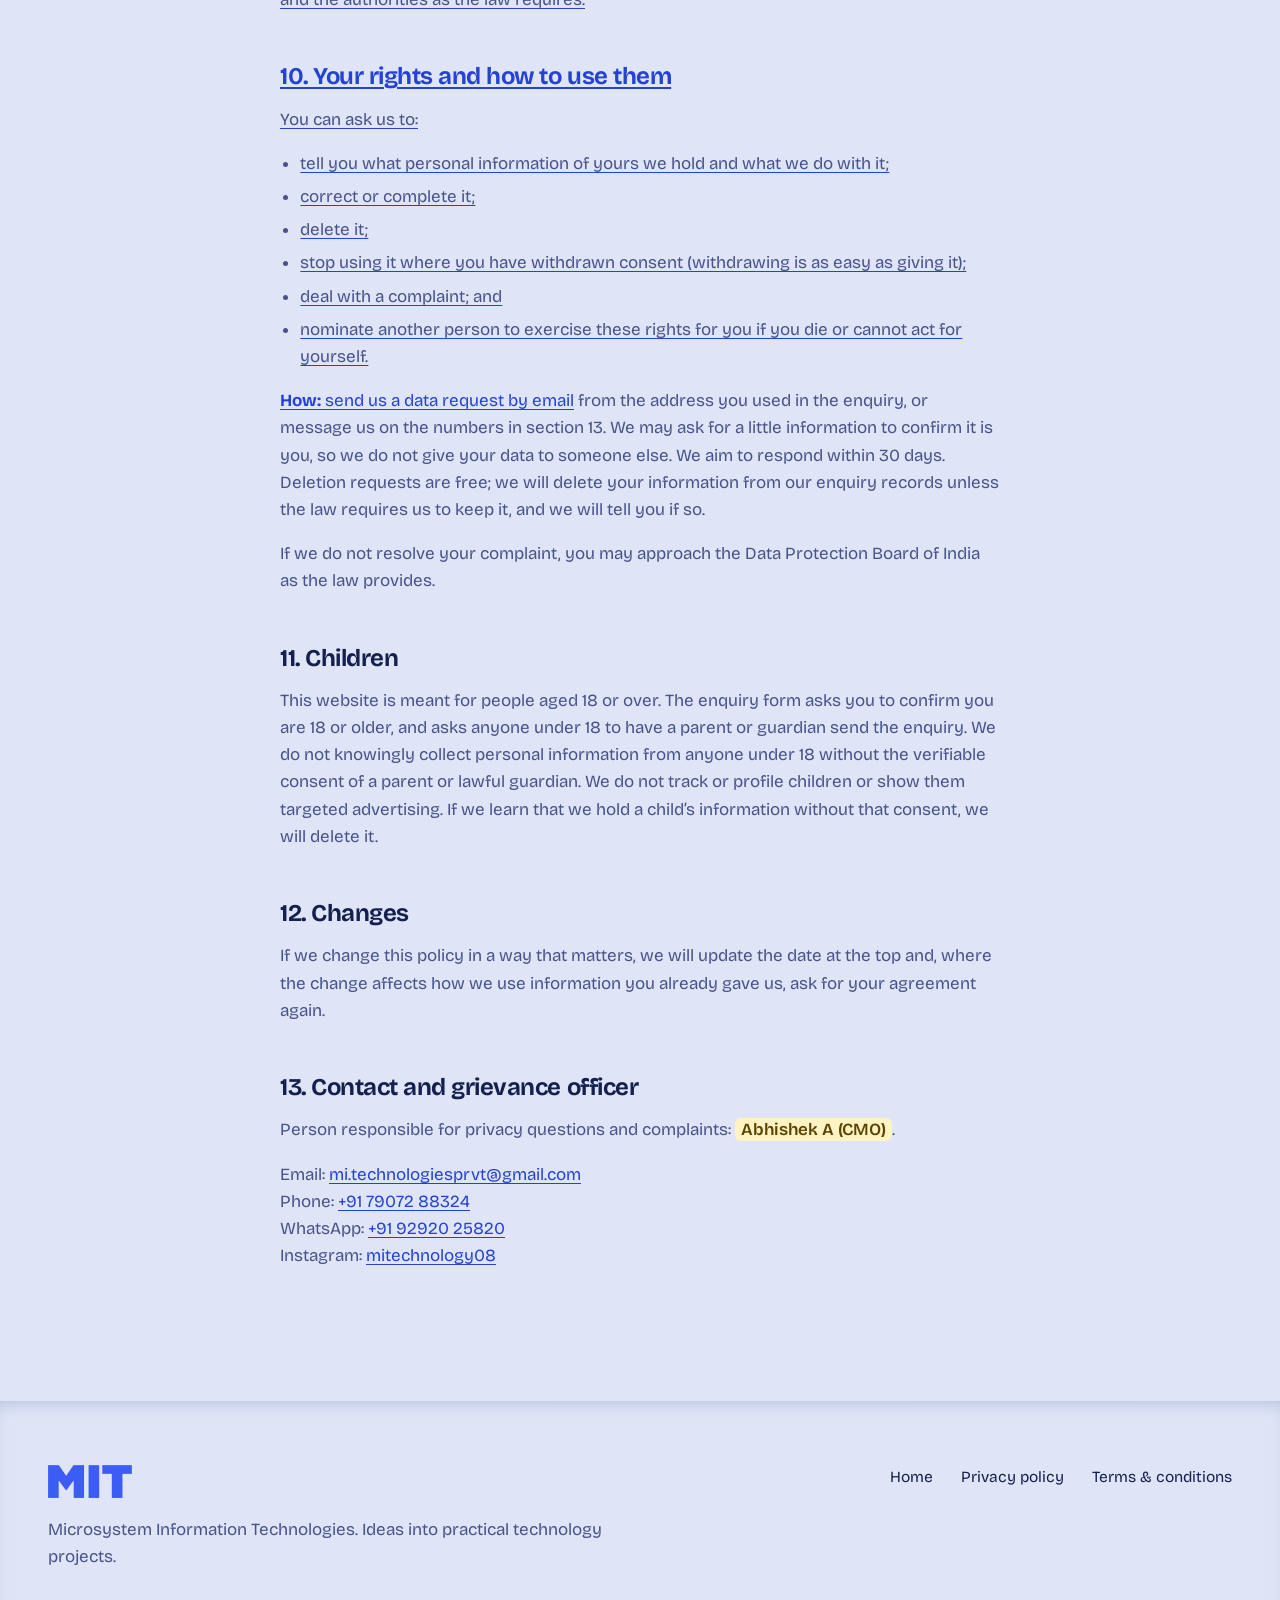
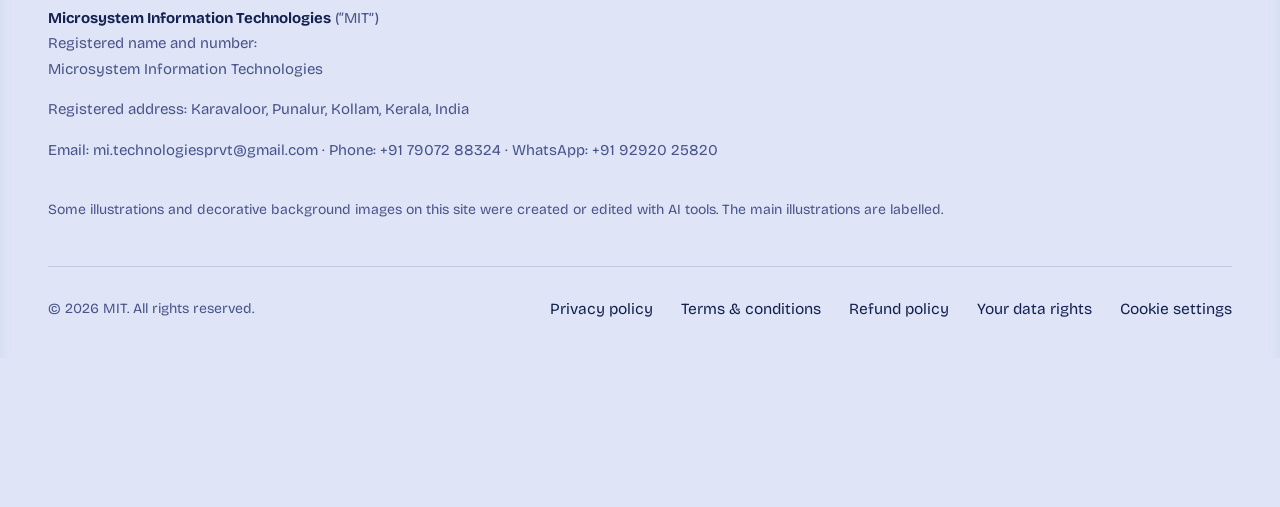
==== commit a6f4a8ad: "Add files via upload" ====
--- a/privacy.html
+++ b/privacy.html
@@ -32,7 +32,7 @@
       <p>This policy explains what personal information MIT collects through this website, why, who else handles it, how long we keep it and how you can control it. We aim to follow India&rsquo;s Digital Personal Data Protection Act, 2023 and the DPDP Rules, 2025 as they come into force, and the Information Technology Act, 2000. We have written it in plain language on purpose.</p>
 
       <h2 id="who">1. Who we are</h2>
-      <p>Microsystem Information Technologies (&ldquo;MIT&rdquo;, &ldquo;we&rdquo;) decides why and how your information is used. Registered name and number: <span class="todo">[add registered company name and registration number]</span>. Registered address: <span class="todo">[add registered office address, Kerala, India]</span>.</p>
+      <p>Microsystem Information Technologies (&ldquo;MIT&rdquo;, &ldquo;we&rdquo;) decides why and how your information is used. Registered name and number: <p> Microsystem Information Technologies </p>. Registered address: <p> Karavaloor, Punalur, Kollam, Kerala, India</p>.</p>
 
       <h2 id="collect">2. What we collect, and why</h2>
       <p>We only collect what we need to answer your enquiry. There are no accounts, no payments and no tracking on this website.</p>
@@ -61,7 +61,7 @@
       <p>We do not use your enquiry details to train AI models and we do not give them to anyone else for that purpose. Nobody has our permission to collect this website&rsquo;s content to train AI models; our <code>robots.txt</code> asks AI crawlers to stay away.</p>
 
       <h2 id="sharing">6. Who else handles your information</h2>
-      <p>We use a small number of service providers to run the website and receive enquiries, listed with their roles on our <a href="subprocessors.html">sub-processors page</a>. At the time of writing that is Google (form storage and email) and a website host, plus Google Fonts for the typeface. We share information with others only when it is needed for the reasons in section 3, when you ask us to, or when the law requires it. Each provider&rsquo;s own terms and privacy policy apply to what it does.</p>
+      <p>We use a small number of service providers to run the website and receive enquiries, listed with their roles on our <a href="subprocessors. At the time of writing that is Google (form storage and email) and a website host, plus Google Fonts for the typeface. We share information with others only when it is needed for the reasons in section 3, when you ask us to, or when the law requires it. Each provider&rsquo;s own terms and privacy policy apply to what it does.</p>
 
       <h2 id="cookies">7. Cookies and similar technologies</h2>
       <p>This website does <strong>not</strong> currently use analytics, advertising or tracking cookies, pixels or SDKs. If we ever add any, they will stay switched off until you accept them in the cookie banner, and we will update this page first. You can change your choice at any time using the &ldquo;Cookie settings&rdquo; button in the footer or <button type="button" class="link-button" data-cookie-settings style="padding:0;text-decoration:underline;color:var(--blue-text)">here</button>.</p>
@@ -104,7 +104,7 @@
       <p>If we change this policy in a way that matters, we will update the date at the top and, where the change affects how we use information you already gave us, ask for your agreement again.</p>
 
       <h2 id="contact">13. Contact and grievance officer</h2>
-      <p>Person responsible for privacy questions and complaints: <span class="todo">[add name and role]</span>.</p>
+      <p>Person responsible for privacy questions and complaints: <span class="todo"> Abhishek A (CMO)</span>.</p>
       <p>Email: <a href="mailto:mi.technologiesprvt@gmail.com">mi.technologiesprvt@gmail.com</a><br>
       Phone: <a href="tel:+917907288324">+91 79072 88324</a><br>
       WhatsApp: <a href="https://wa.me/919292025820">+91 92920 25820</a><br>
@@ -125,8 +125,8 @@
     </div>
     <address class="business-details">
       <strong>Microsystem Information Technologies</strong> (&ldquo;MIT&rdquo;)<br>
-      Registered name and number: <span class="todo">[add registered company name and registration number]</span><br>
-      Registered address: <span class="todo">[add registered office address, Kerala, India]</span><br>
+      Registered name and number: <p> Microsystem Information Technologies </p>
+      Registered address: <p"> Karavaloor, Punalur, Kollam, Kerala, India </p>
       Email: <a href="mailto:mi.technologiesprvt@gmail.com">mi.technologiesprvt@gmail.com</a> &middot;
       Phone: <a href="tel:+917907288324">+91 79072 88324</a> &middot;
       WhatsApp: <a href="https://wa.me/919292025820">+91 92920 25820</a>
@@ -138,7 +138,6 @@
         <a href="privacy.html">Privacy policy</a>
         <a href="terms.html">Terms &amp; conditions</a>
         <a href="refund-policy.html">Refund policy</a>
-        <a href="subprocessors.html">Sub-processors</a>
         <a href="privacy.html#your-rights">Your data rights</a>
         <button type="button" class="link-button" data-cookie-settings>Cookie settings</button>
       </nav>
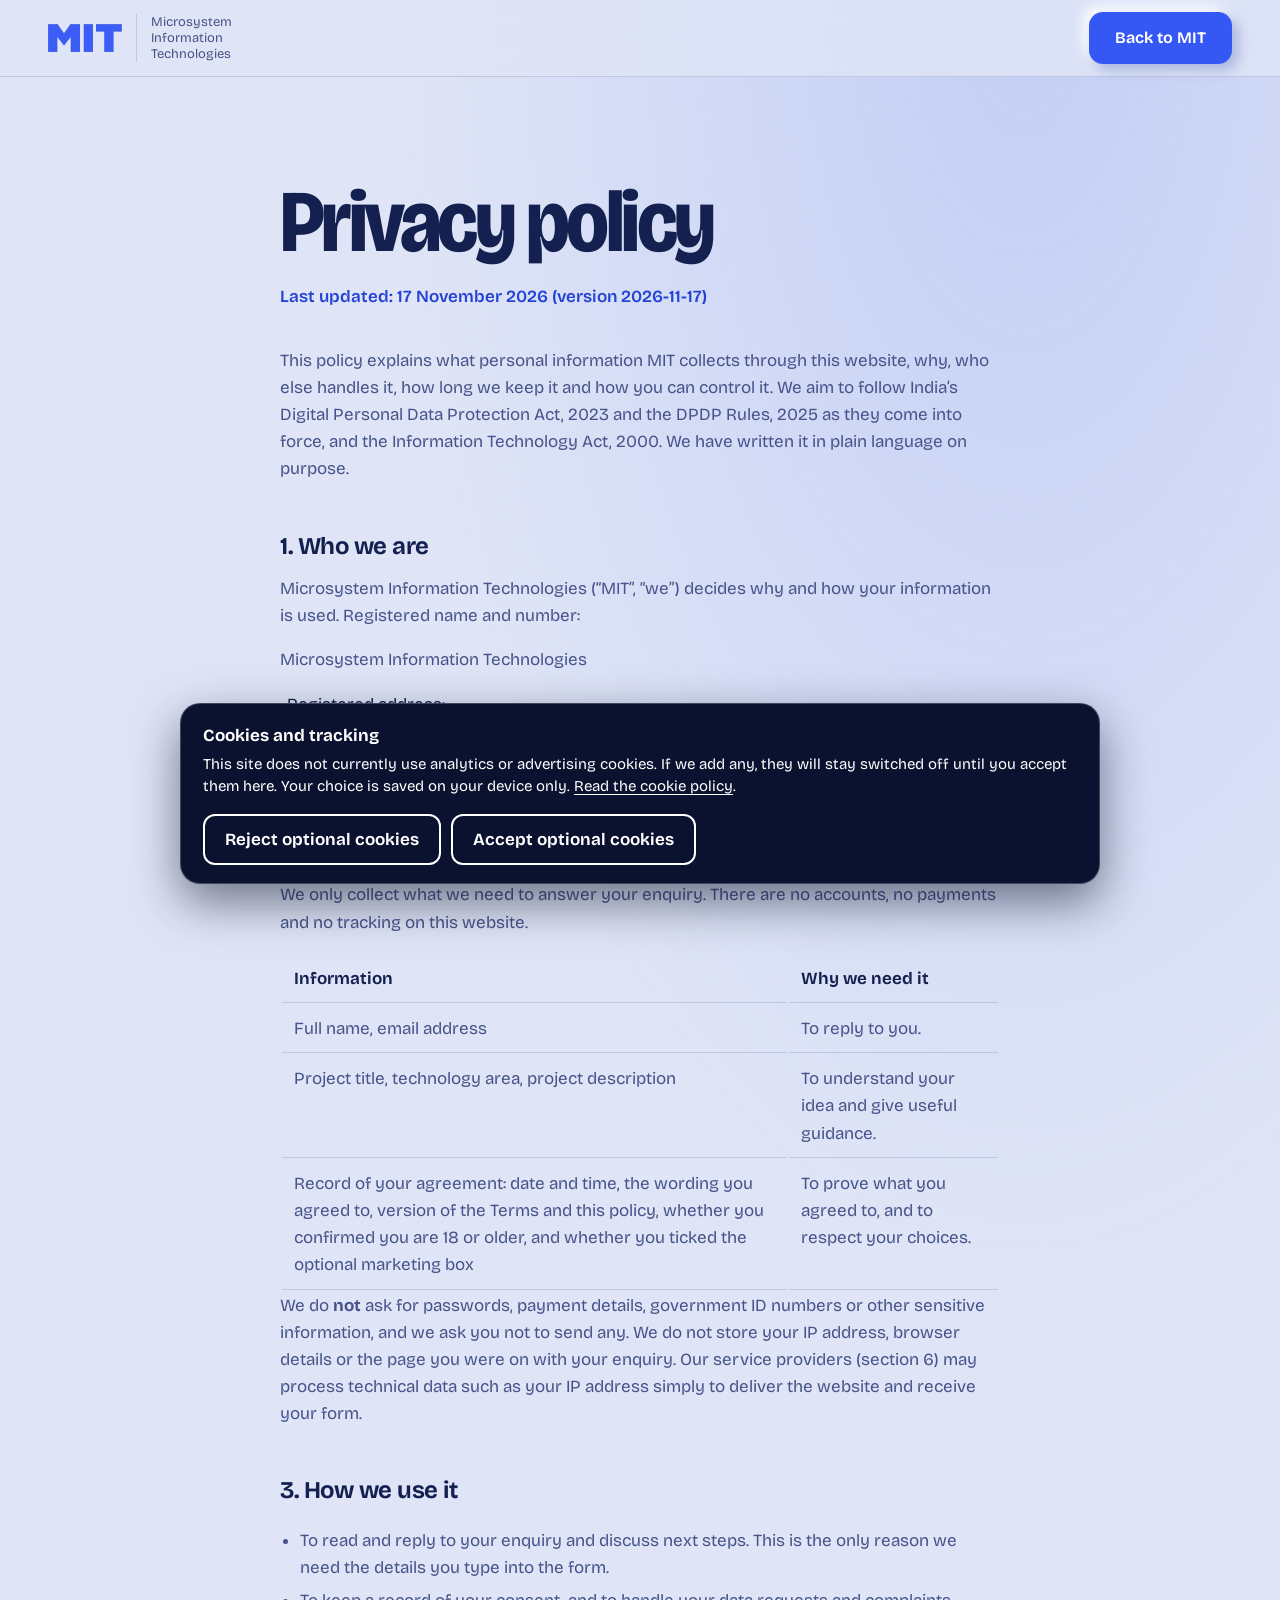
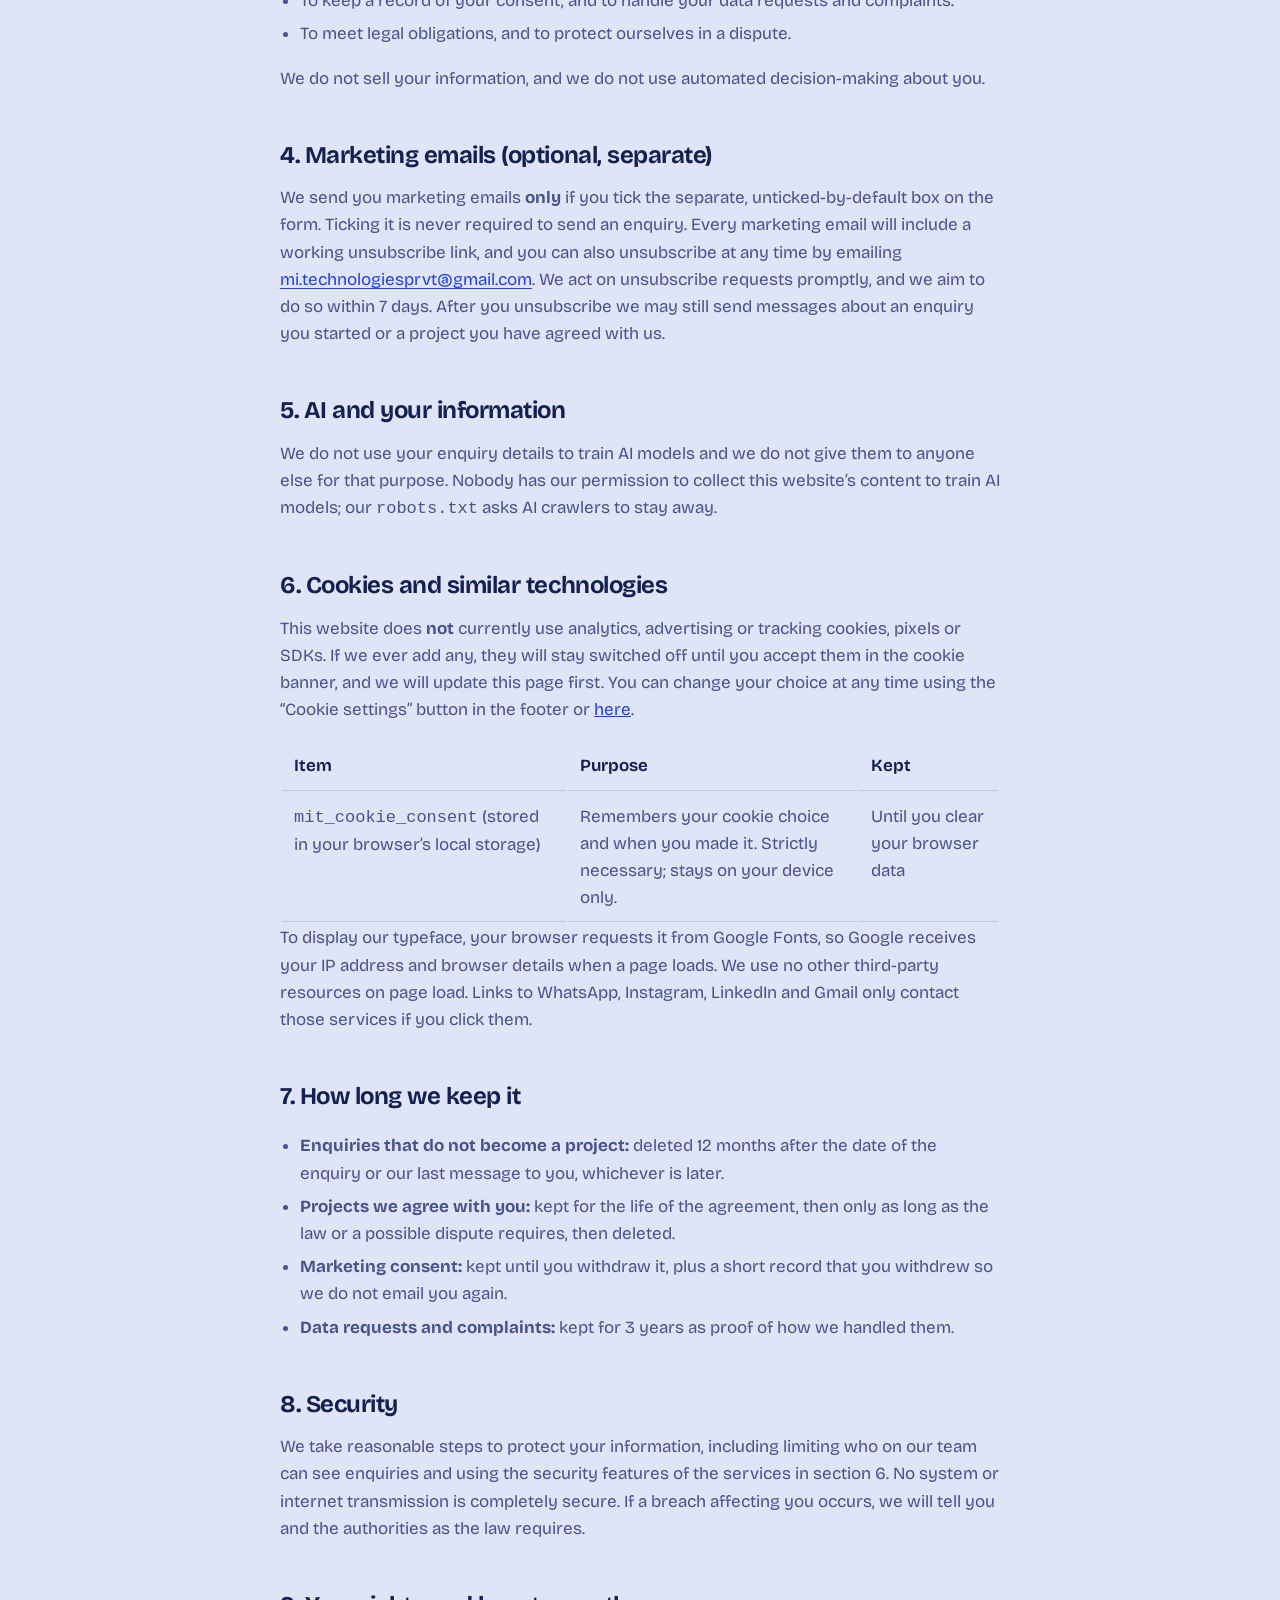
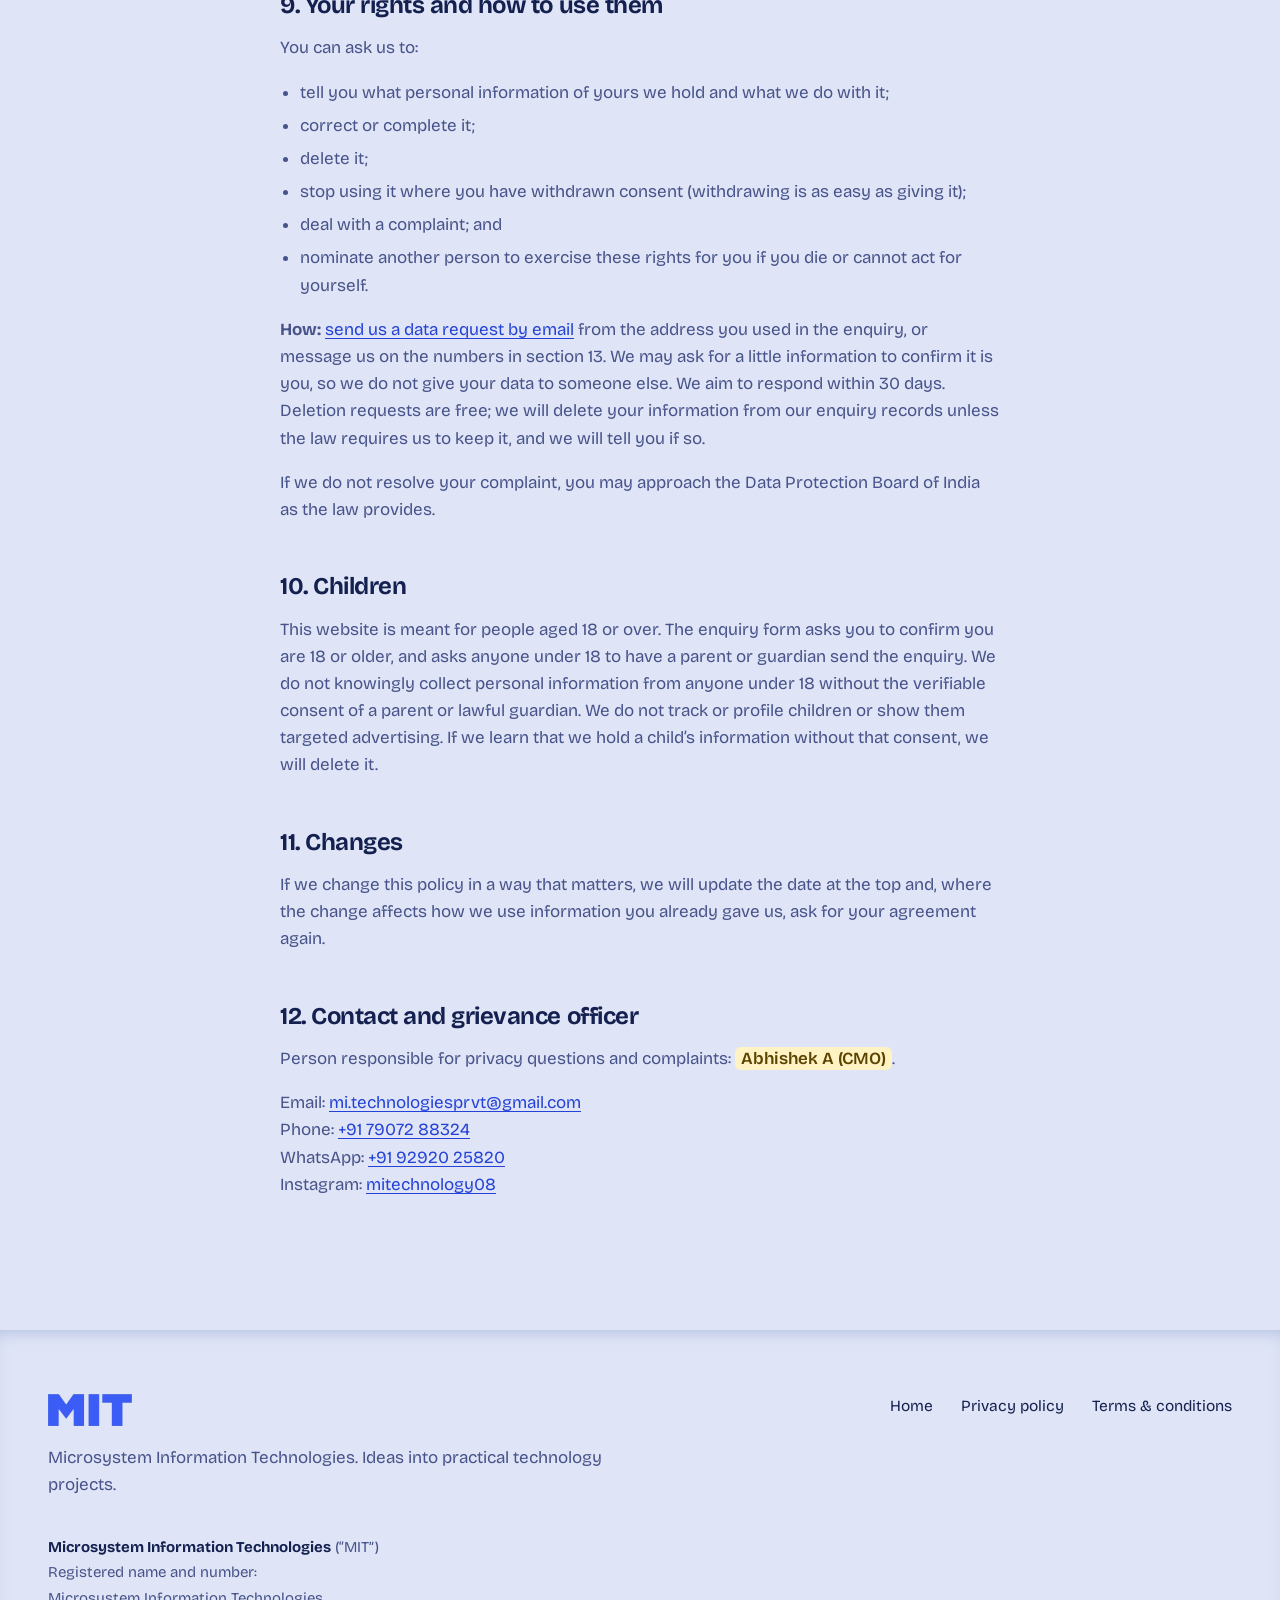
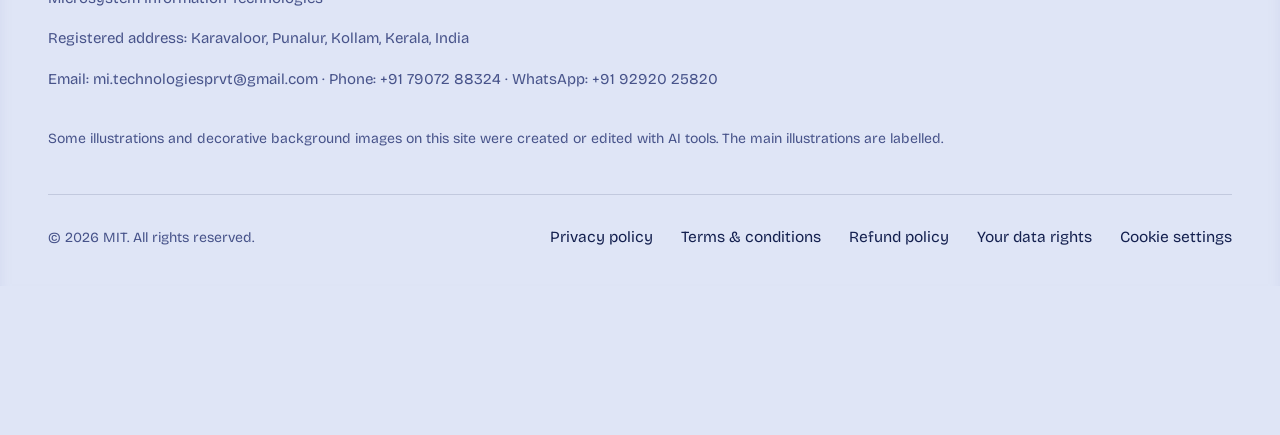
==== commit ae5088e5: "Add files via upload" ====
--- a/privacy.html
+++ b/privacy.html
@@ -60,10 +60,7 @@
       <h2 id="ai">5. AI and your information</h2>
       <p>We do not use your enquiry details to train AI models and we do not give them to anyone else for that purpose. Nobody has our permission to collect this website&rsquo;s content to train AI models; our <code>robots.txt</code> asks AI crawlers to stay away.</p>
 
-      <h2 id="sharing">6. Who else handles your information</h2>
-      <p>We use a small number of service providers to run the website and receive enquiries, listed with their roles on our <a href="subprocessors. At the time of writing that is Google (form storage and email) and a website host, plus Google Fonts for the typeface. We share information with others only when it is needed for the reasons in section 3, when you ask us to, or when the law requires it. Each provider&rsquo;s own terms and privacy policy apply to what it does.</p>
-
-      <h2 id="cookies">7. Cookies and similar technologies</h2>
+            <h2 id="cookies">6. Cookies and similar technologies</h2>
       <p>This website does <strong>not</strong> currently use analytics, advertising or tracking cookies, pixels or SDKs. If we ever add any, they will stay switched off until you accept them in the cookie banner, and we will update this page first. You can change your choice at any time using the &ldquo;Cookie settings&rdquo; button in the footer or <button type="button" class="link-button" data-cookie-settings style="padding:0;text-decoration:underline;color:var(--blue-text)">here</button>.</p>
       <div class="table-wrap"><table>
         <thead><tr><th>Item</th><th>Purpose</th><th>Kept</th></tr></thead>
@@ -73,7 +70,7 @@
       </table></div>
       <p>To display our typeface, your browser requests it from Google Fonts, so Google receives your IP address and browser details when a page loads. We use no other third-party resources on page load. Links to WhatsApp, Instagram, LinkedIn and Gmail only contact those services if you click them.</p>
 
-      <h2 id="retention">8. How long we keep it</h2>
+      <h2 id="retention">7. How long we keep it</h2>
       <ul>
         <li><strong>Enquiries that do not become a project:</strong> deleted 12 months after the date of the enquiry or our last message to you, whichever is later.</li>
         <li><strong>Projects we agree with you:</strong> kept for the life of the agreement, then only as long as the law or a possible dispute requires, then deleted.</li>
@@ -81,10 +78,10 @@
         <li><strong>Data requests and complaints:</strong> kept for 3 years as proof of how we handled them.</li>
       </ul>
 
-      <h2 id="security">9. Security</h2>
+      <h2 id="security">8. Security</h2>
       <p>We take reasonable steps to protect your information, including limiting who on our team can see enquiries and using the security features of the services in section 6. No system or internet transmission is completely secure. If a breach affecting you occurs, we will tell you and the authorities as the law requires.</p>
 
-      <h2 id="your-rights">10. Your rights and how to use them</h2>
+      <h2 id="your-rights">9. Your rights and how to use them</h2>
       <p>You can ask us to:</p>
       <ul>
         <li>tell you what personal information of yours we hold and what we do with it;</li>
@@ -97,13 +94,13 @@
       <p><strong>How:</strong> <a href="mailto:mi.technologiesprvt@gmail.com?subject=Data%20request%20-%20access%2Fcorrection%2Fdeletion&amp;body=Hello%20MIT%2C%0A%0AI%20would%20like%20to%20(choose%20one)%3A%20see%20my%20data%20%2F%20correct%20my%20data%20%2F%20delete%20my%20data%20%2F%20withdraw%20marketing%20consent.%0A%0AName%20used%20in%20the%20enquiry%3A%0AEmail%20used%20in%20the%20enquiry%3A%0A%0AThank%20you.">send us a data request by email</a> from the address you used in the enquiry, or message us on the numbers in section 13. We may ask for a little information to confirm it is you, so we do not give your data to someone else. We aim to respond within 30 days. Deletion requests are free; we will delete your information from our enquiry records unless the law requires us to keep it, and we will tell you if so.</p>
       <p>If we do not resolve your complaint, you may approach the Data Protection Board of India as the law provides.</p>
 
-      <h2 id="children">11. Children</h2>
+      <h2 id="children">10. Children</h2>
       <p>This website is meant for people aged 18 or over. The enquiry form asks you to confirm you are 18 or older, and asks anyone under 18 to have a parent or guardian send the enquiry. We do not knowingly collect personal information from anyone under 18 without the verifiable consent of a parent or lawful guardian. We do not track or profile children or show them targeted advertising. If we learn that we hold a child&rsquo;s information without that consent, we will delete it.</p>
 
-      <h2 id="changes">12. Changes</h2>
+      <h2 id="changes">11. Changes</h2>
       <p>If we change this policy in a way that matters, we will update the date at the top and, where the change affects how we use information you already gave us, ask for your agreement again.</p>
 
-      <h2 id="contact">13. Contact and grievance officer</h2>
+      <h2 id="contact">12. Contact and grievance officer</h2>
       <p>Person responsible for privacy questions and complaints: <span class="todo"> Abhishek A (CMO)</span>.</p>
       <p>Email: <a href="mailto:mi.technologiesprvt@gmail.com">mi.technologiesprvt@gmail.com</a><br>
       Phone: <a href="tel:+917907288324">+91 79072 88324</a><br>
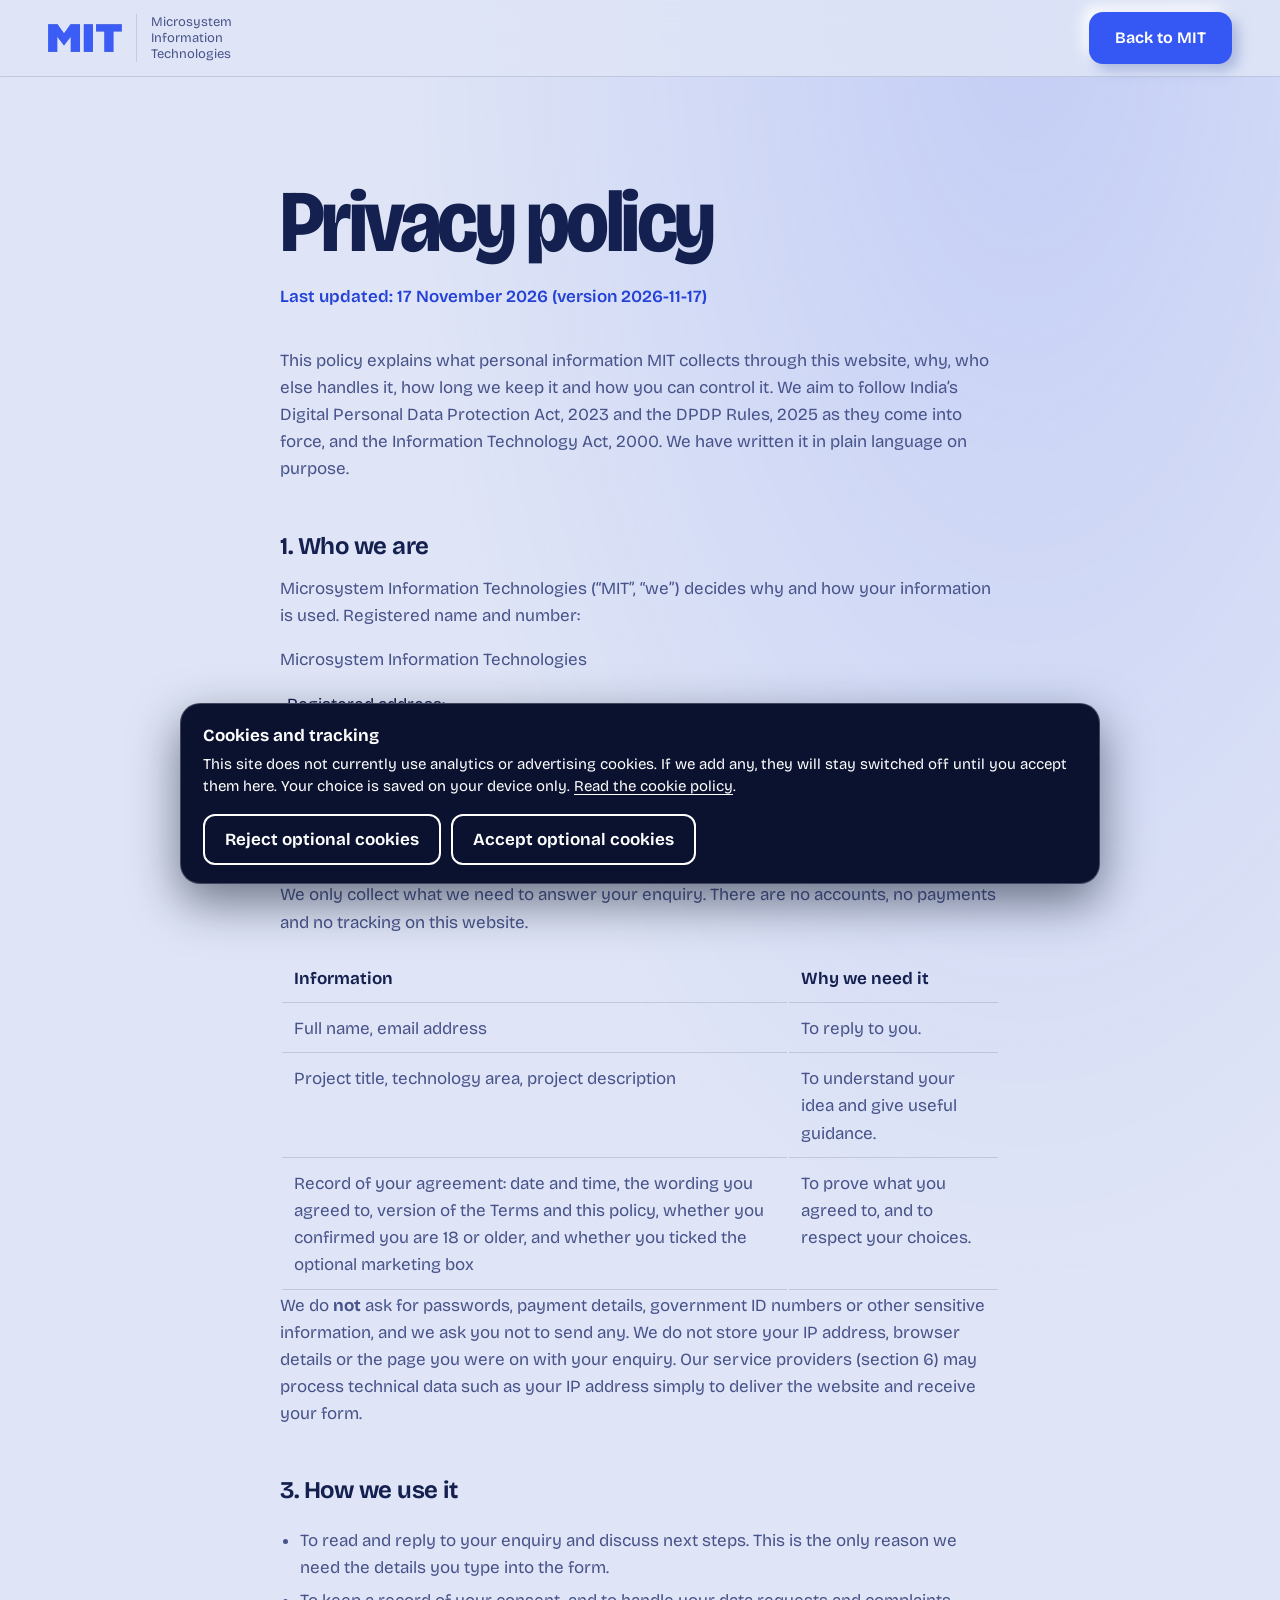
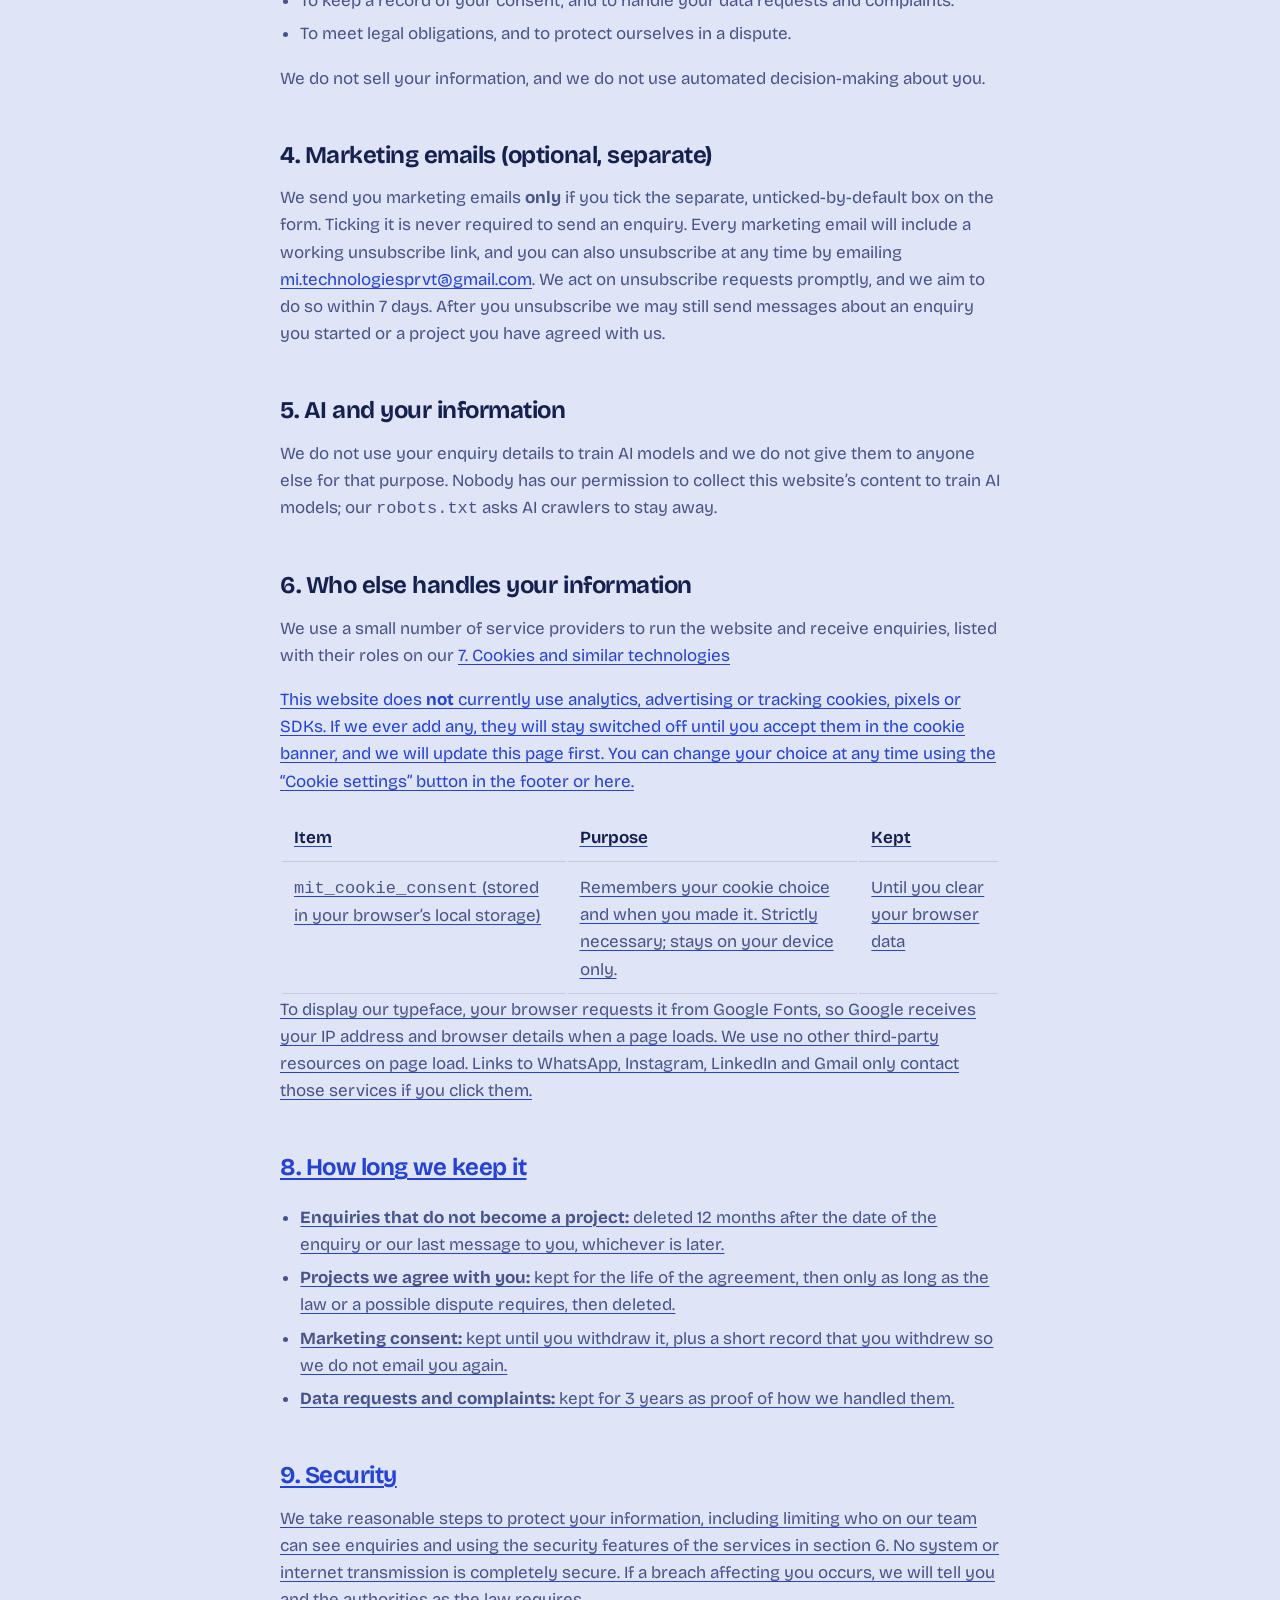
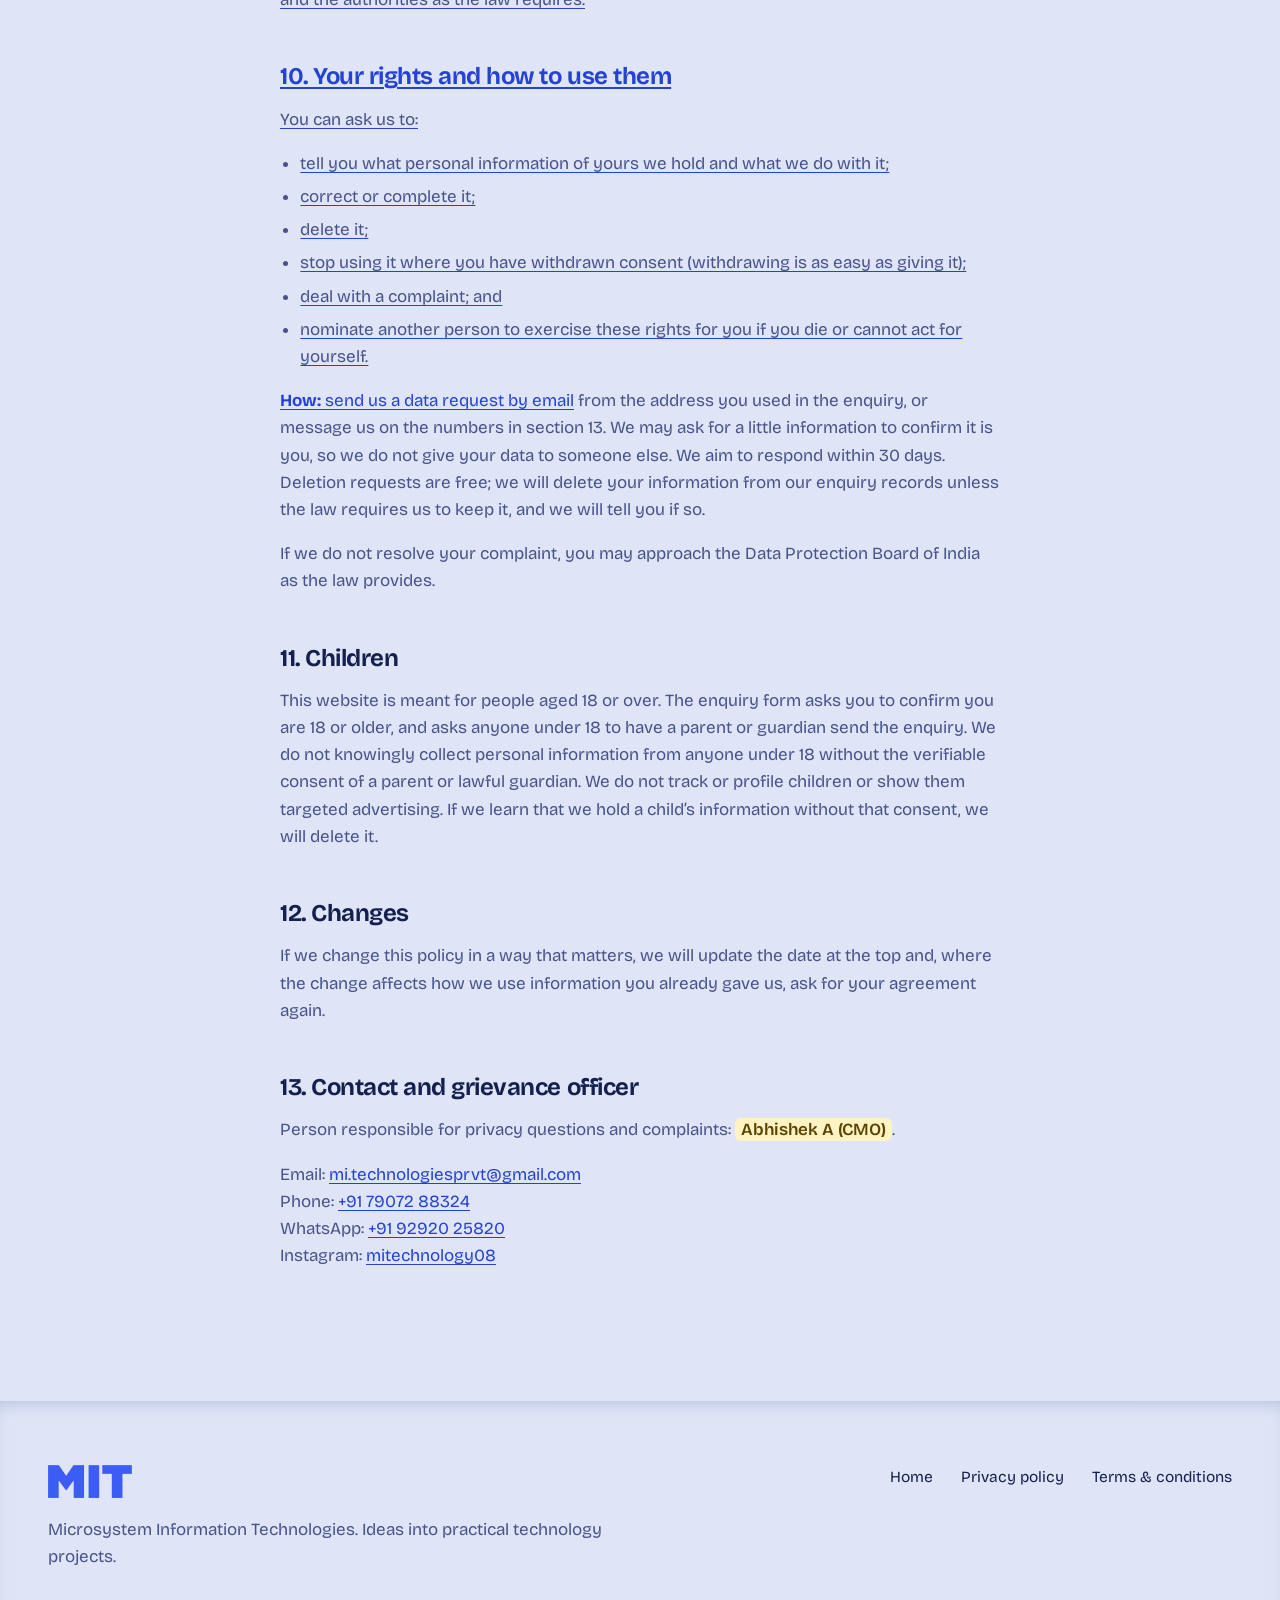
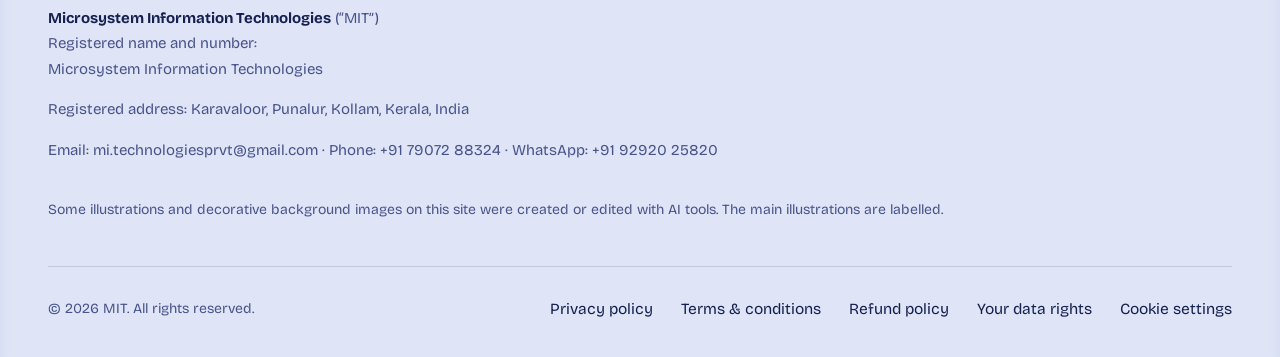
==== commit 27f393c6: "Add files via upload" ====
--- a/privacy.html
+++ b/privacy.html
@@ -60,7 +60,10 @@
       <h2 id="ai">5. AI and your information</h2>
       <p>We do not use your enquiry details to train AI models and we do not give them to anyone else for that purpose. Nobody has our permission to collect this website&rsquo;s content to train AI models; our <code>robots.txt</code> asks AI crawlers to stay away.</p>
 
-            <h2 id="cookies">6. Cookies and similar technologies</h2>
+      <h2 id="sharing">6. Who else handles your information</h2>
+      <p>We use a small number of service providers to run the website and receive enquiries, listed with their roles on our <a href="subprocessors. At the time of writing that is Google (form storage and email) and a website host, plus Google Fonts for the typeface. We share information with others only when it is needed for the reasons in section 3, when you ask us to, or when the law requires it. Each provider&rsquo;s own terms and privacy policy apply to what it does.</p>
+
+      <h2 id="cookies">7. Cookies and similar technologies</h2>
       <p>This website does <strong>not</strong> currently use analytics, advertising or tracking cookies, pixels or SDKs. If we ever add any, they will stay switched off until you accept them in the cookie banner, and we will update this page first. You can change your choice at any time using the &ldquo;Cookie settings&rdquo; button in the footer or <button type="button" class="link-button" data-cookie-settings style="padding:0;text-decoration:underline;color:var(--blue-text)">here</button>.</p>
       <div class="table-wrap"><table>
         <thead><tr><th>Item</th><th>Purpose</th><th>Kept</th></tr></thead>
@@ -70,7 +73,7 @@
       </table></div>
       <p>To display our typeface, your browser requests it from Google Fonts, so Google receives your IP address and browser details when a page loads. We use no other third-party resources on page load. Links to WhatsApp, Instagram, LinkedIn and Gmail only contact those services if you click them.</p>
 
-      <h2 id="retention">7. How long we keep it</h2>
+      <h2 id="retention">8. How long we keep it</h2>
       <ul>
         <li><strong>Enquiries that do not become a project:</strong> deleted 12 months after the date of the enquiry or our last message to you, whichever is later.</li>
         <li><strong>Projects we agree with you:</strong> kept for the life of the agreement, then only as long as the law or a possible dispute requires, then deleted.</li>
@@ -78,10 +81,10 @@
         <li><strong>Data requests and complaints:</strong> kept for 3 years as proof of how we handled them.</li>
       </ul>
 
-      <h2 id="security">8. Security</h2>
+      <h2 id="security">9. Security</h2>
       <p>We take reasonable steps to protect your information, including limiting who on our team can see enquiries and using the security features of the services in section 6. No system or internet transmission is completely secure. If a breach affecting you occurs, we will tell you and the authorities as the law requires.</p>
 
-      <h2 id="your-rights">9. Your rights and how to use them</h2>
+      <h2 id="your-rights">10. Your rights and how to use them</h2>
       <p>You can ask us to:</p>
       <ul>
         <li>tell you what personal information of yours we hold and what we do with it;</li>
@@ -94,13 +97,13 @@
       <p><strong>How:</strong> <a href="mailto:mi.technologiesprvt@gmail.com?subject=Data%20request%20-%20access%2Fcorrection%2Fdeletion&amp;body=Hello%20MIT%2C%0A%0AI%20would%20like%20to%20(choose%20one)%3A%20see%20my%20data%20%2F%20correct%20my%20data%20%2F%20delete%20my%20data%20%2F%20withdraw%20marketing%20consent.%0A%0AName%20used%20in%20the%20enquiry%3A%0AEmail%20used%20in%20the%20enquiry%3A%0A%0AThank%20you.">send us a data request by email</a> from the address you used in the enquiry, or message us on the numbers in section 13. We may ask for a little information to confirm it is you, so we do not give your data to someone else. We aim to respond within 30 days. Deletion requests are free; we will delete your information from our enquiry records unless the law requires us to keep it, and we will tell you if so.</p>
       <p>If we do not resolve your complaint, you may approach the Data Protection Board of India as the law provides.</p>
 
-      <h2 id="children">10. Children</h2>
+      <h2 id="children">11. Children</h2>
       <p>This website is meant for people aged 18 or over. The enquiry form asks you to confirm you are 18 or older, and asks anyone under 18 to have a parent or guardian send the enquiry. We do not knowingly collect personal information from anyone under 18 without the verifiable consent of a parent or lawful guardian. We do not track or profile children or show them targeted advertising. If we learn that we hold a child&rsquo;s information without that consent, we will delete it.</p>
 
-      <h2 id="changes">11. Changes</h2>
+      <h2 id="changes">12. Changes</h2>
       <p>If we change this policy in a way that matters, we will update the date at the top and, where the change affects how we use information you already gave us, ask for your agreement again.</p>
 
-      <h2 id="contact">12. Contact and grievance officer</h2>
+      <h2 id="contact">13. Contact and grievance officer</h2>
       <p>Person responsible for privacy questions and complaints: <span class="todo"> Abhishek A (CMO)</span>.</p>
       <p>Email: <a href="mailto:mi.technologiesprvt@gmail.com">mi.technologiesprvt@gmail.com</a><br>
       Phone: <a href="tel:+917907288324">+91 79072 88324</a><br>
--- a/styles.css
+++ b/styles.css
@@ -548,23 +548,6 @@
   .team-socials, .social-btn, .team-hint { transition: none; }
 }
 
-/* ============ Custom cursor: "circuit node" (drawn on a canvas by script.js) ============ */
-@media (pointer: fine) {
-  html.has-custom-cursor body,
-  html.has-custom-cursor a,
-  html.has-custom-cursor button,
-  html.has-custom-cursor input,
-  html.has-custom-cursor textarea,
-  html.has-custom-cursor select,
-  html.has-custom-cursor label,
-  html.has-custom-cursor summary,
-  html.has-custom-cursor [role="button"] { cursor: none; }
-  .mit-cursor-canvas { position: fixed; inset: 0; width: 100vw; height: 100vh; z-index: 99999; pointer-events: none; }
-}
-@media (pointer: coarse), (prefers-reduced-motion: reduce) {
-  .mit-cursor-canvas { display: none !important; }
-}
-
 /* ==========================================================================
    Additions the newer pages need (not in the original theme file)
    ========================================================================== */
@@ -614,8 +597,7 @@
   font-weight: 650; cursor: pointer; transition: background .2s ease, color .2s ease;
 }
 .cookie-btn:hover { background: #fff; color: #0b1230; }
-html.has-cookie-banner body { padding-bottom: 150px; }
-@media (max-width: 600px) { .cookie-actions { width: 100%; } .cookie-btn { flex: 1 1 100%; } html.has-cookie-banner body { padding-bottom: 260px; } }
+@media (max-width: 600px) { .cookie-actions { width: 100%; } .cookie-btn { flex: 1 1 100%; } }
 @media (prefers-reduced-motion: reduce) { .cookie-btn { transition: none; } }
 
 /* Legal pages: tables and callouts */
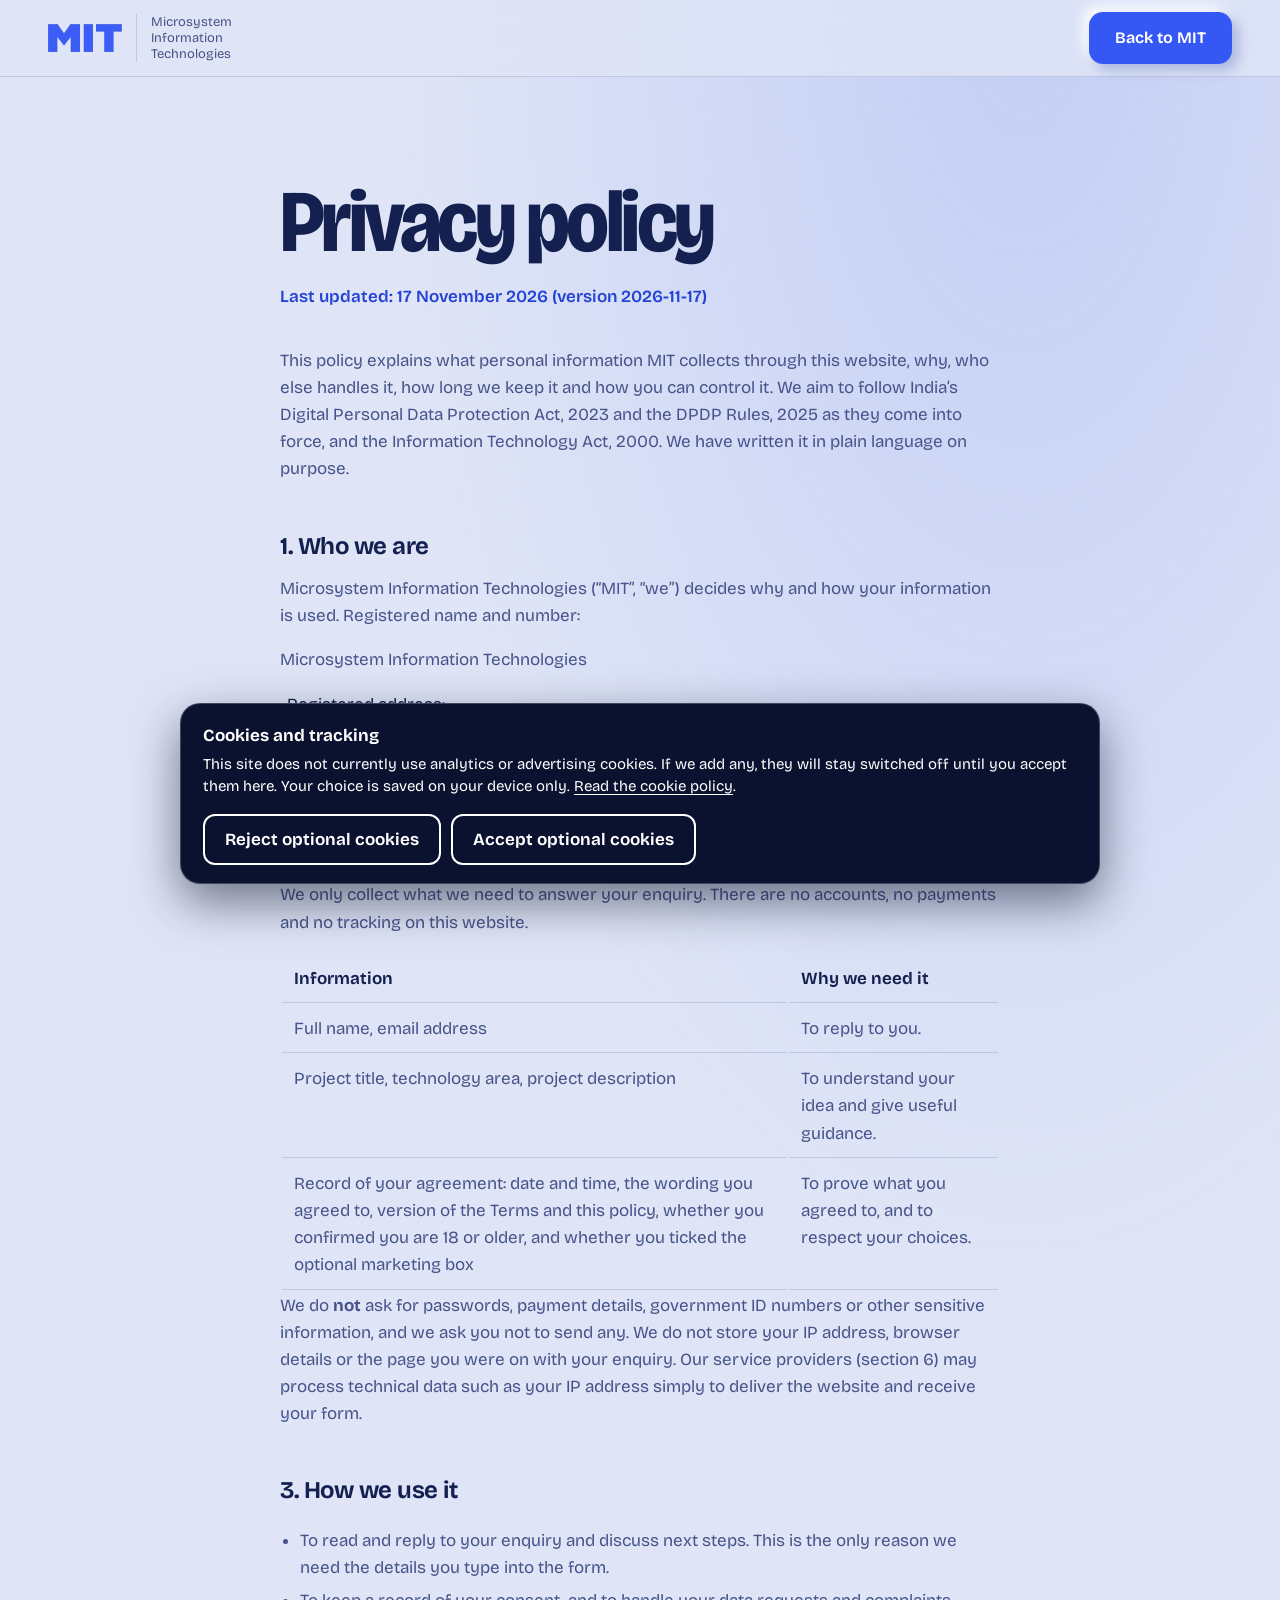
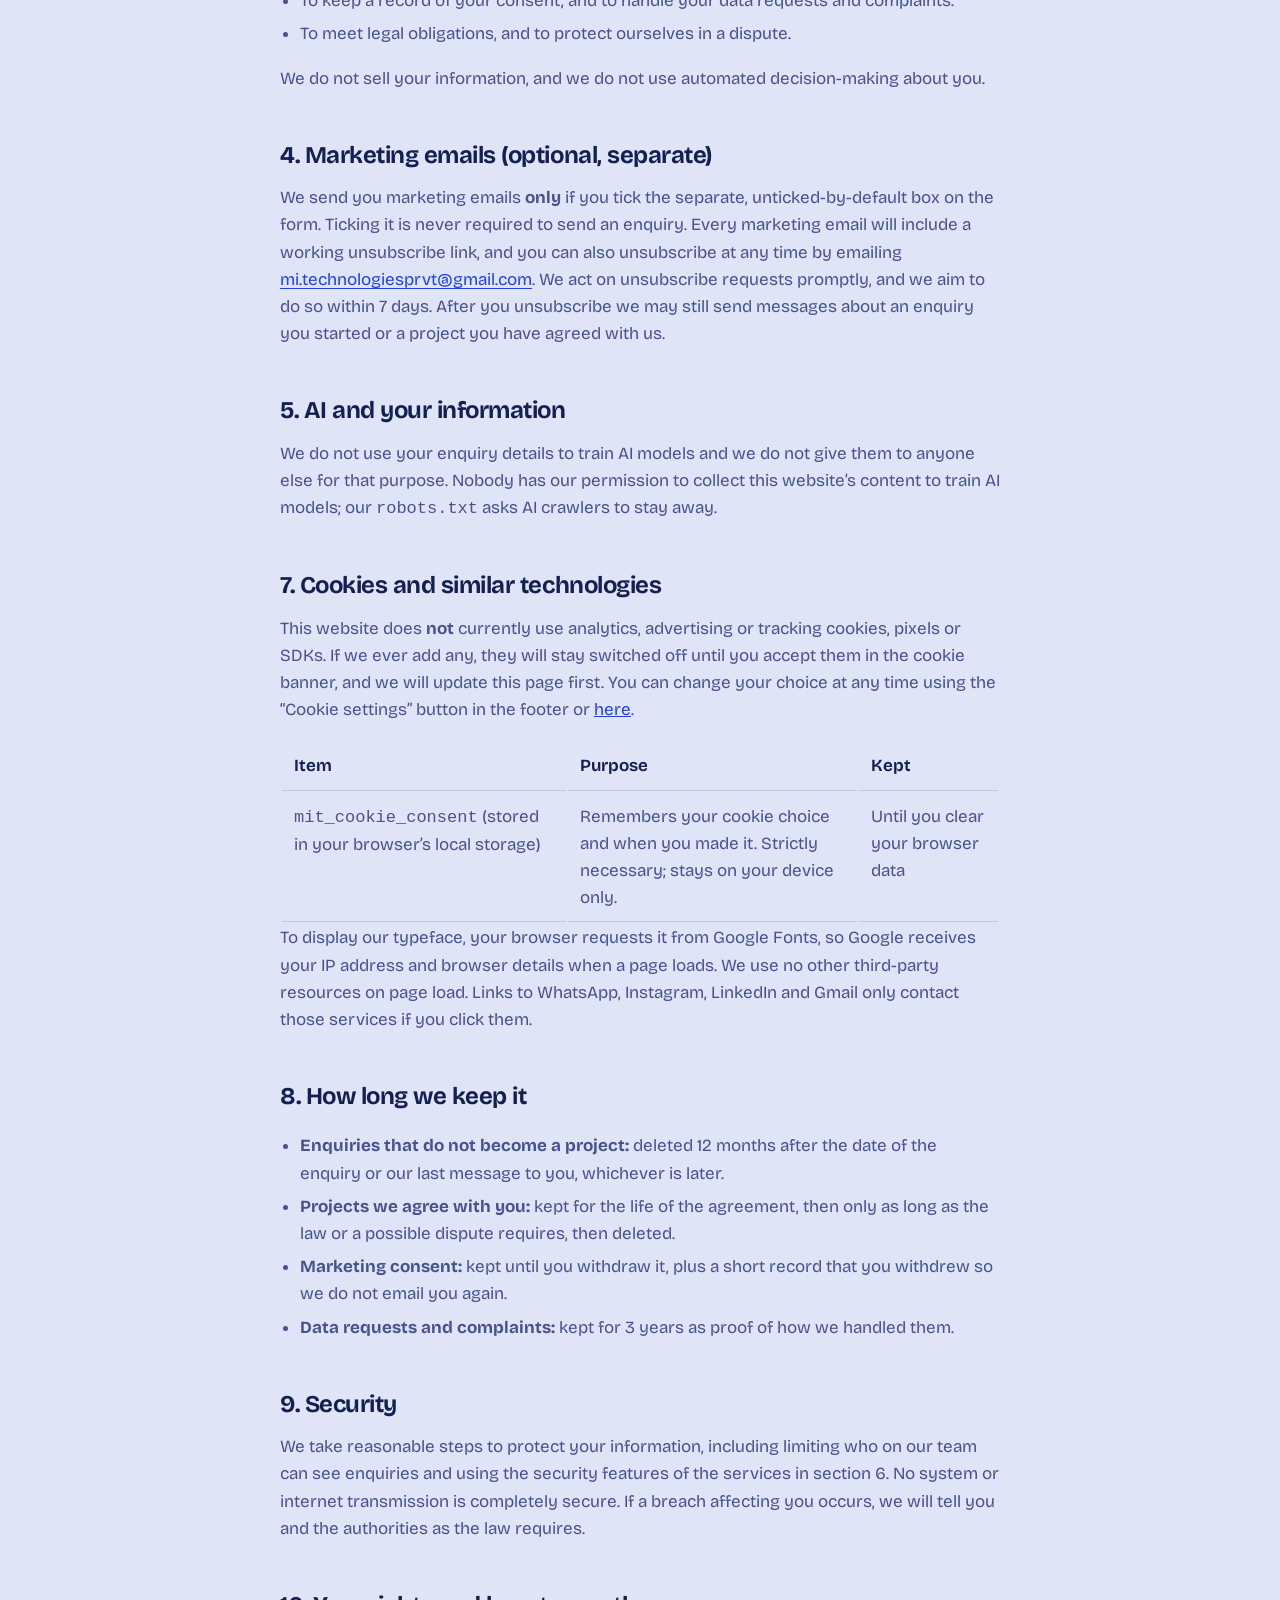
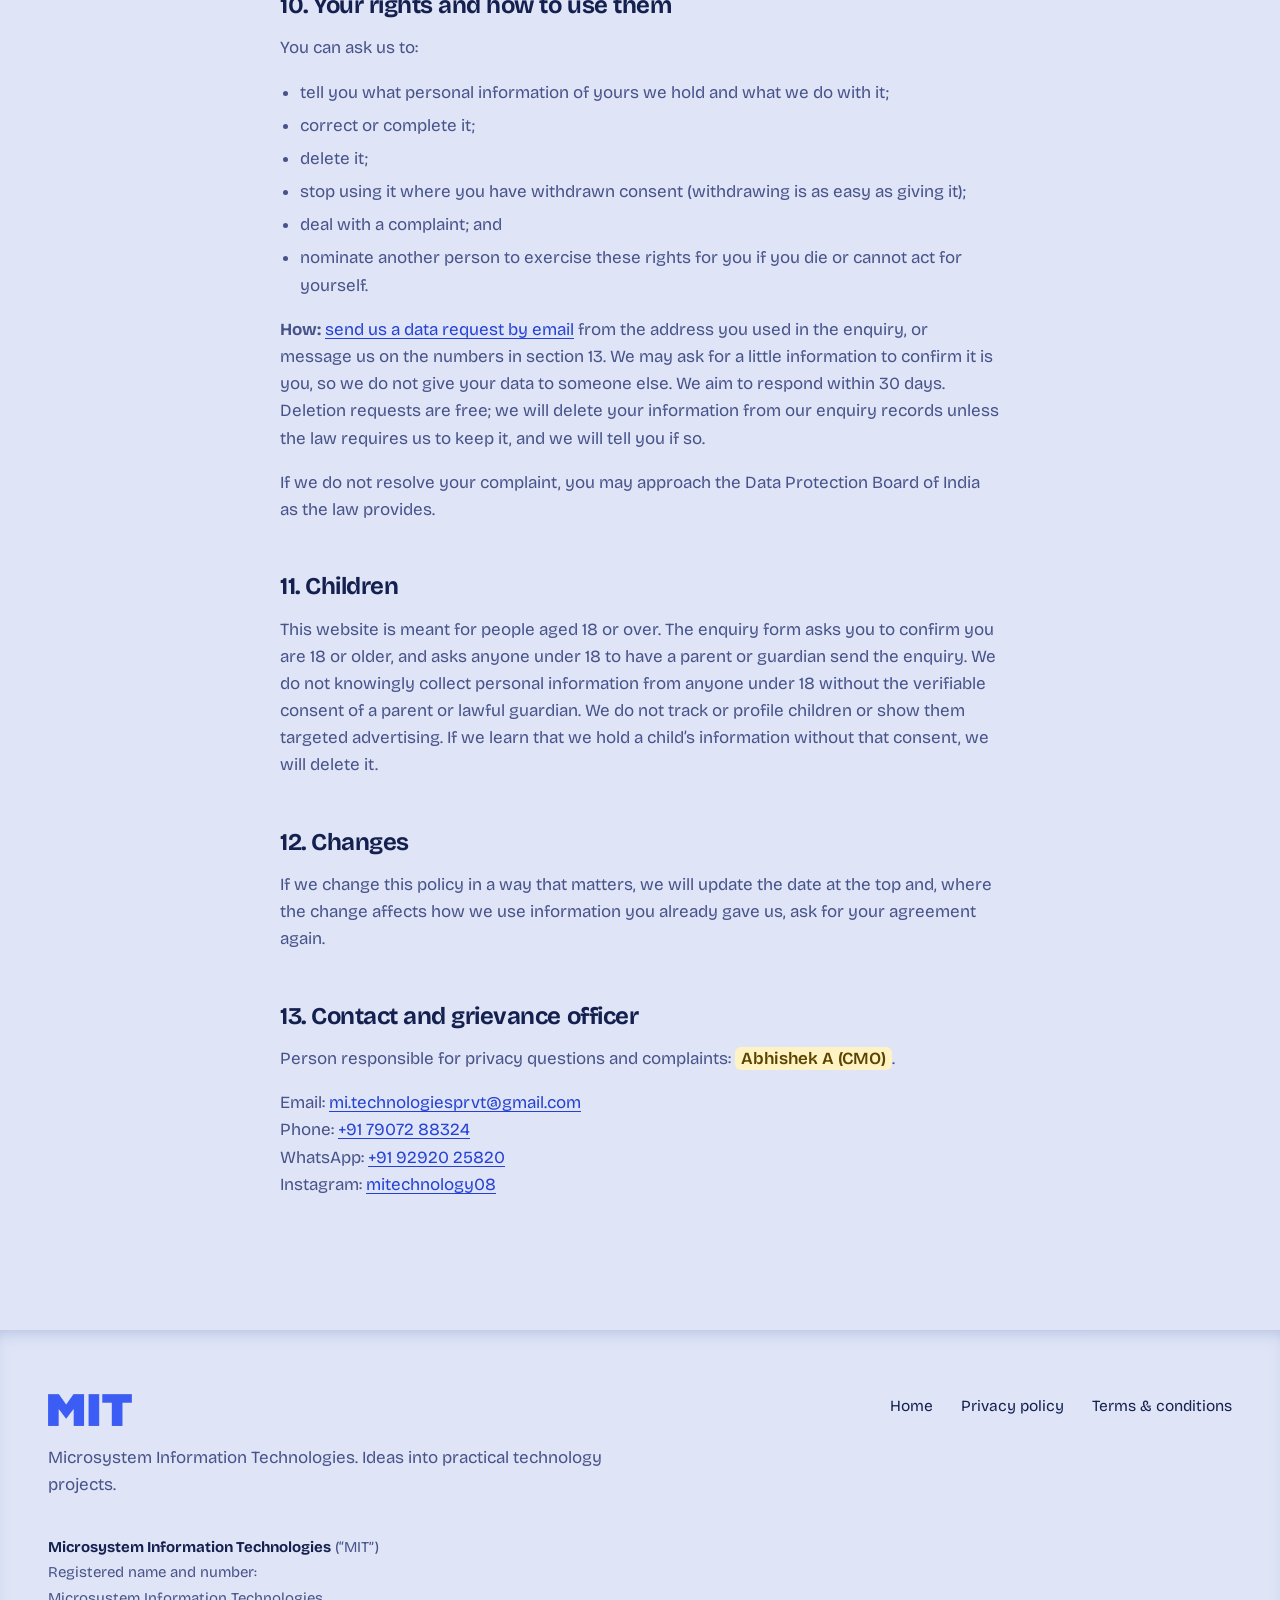
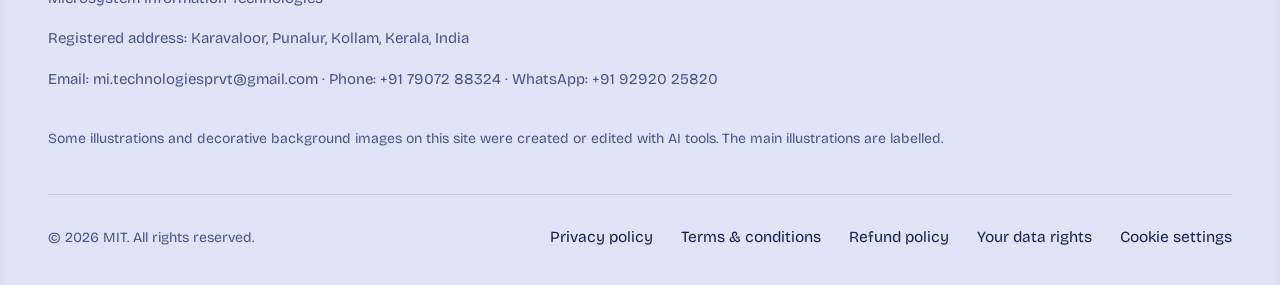
==== commit ddf3179e: "Update privacy.html" ====
--- a/privacy.html
+++ b/privacy.html
@@ -59,9 +59,6 @@
 
       <h2 id="ai">5. AI and your information</h2>
       <p>We do not use your enquiry details to train AI models and we do not give them to anyone else for that purpose. Nobody has our permission to collect this website&rsquo;s content to train AI models; our <code>robots.txt</code> asks AI crawlers to stay away.</p>
-
-      <h2 id="sharing">6. Who else handles your information</h2>
-      <p>We use a small number of service providers to run the website and receive enquiries, listed with their roles on our <a href="subprocessors. At the time of writing that is Google (form storage and email) and a website host, plus Google Fonts for the typeface. We share information with others only when it is needed for the reasons in section 3, when you ask us to, or when the law requires it. Each provider&rsquo;s own terms and privacy policy apply to what it does.</p>
 
       <h2 id="cookies">7. Cookies and similar technologies</h2>
       <p>This website does <strong>not</strong> currently use analytics, advertising or tracking cookies, pixels or SDKs. If we ever add any, they will stay switched off until you accept them in the cookie banner, and we will update this page first. You can change your choice at any time using the &ldquo;Cookie settings&rdquo; button in the footer or <button type="button" class="link-button" data-cookie-settings style="padding:0;text-decoration:underline;color:var(--blue-text)">here</button>.</p>
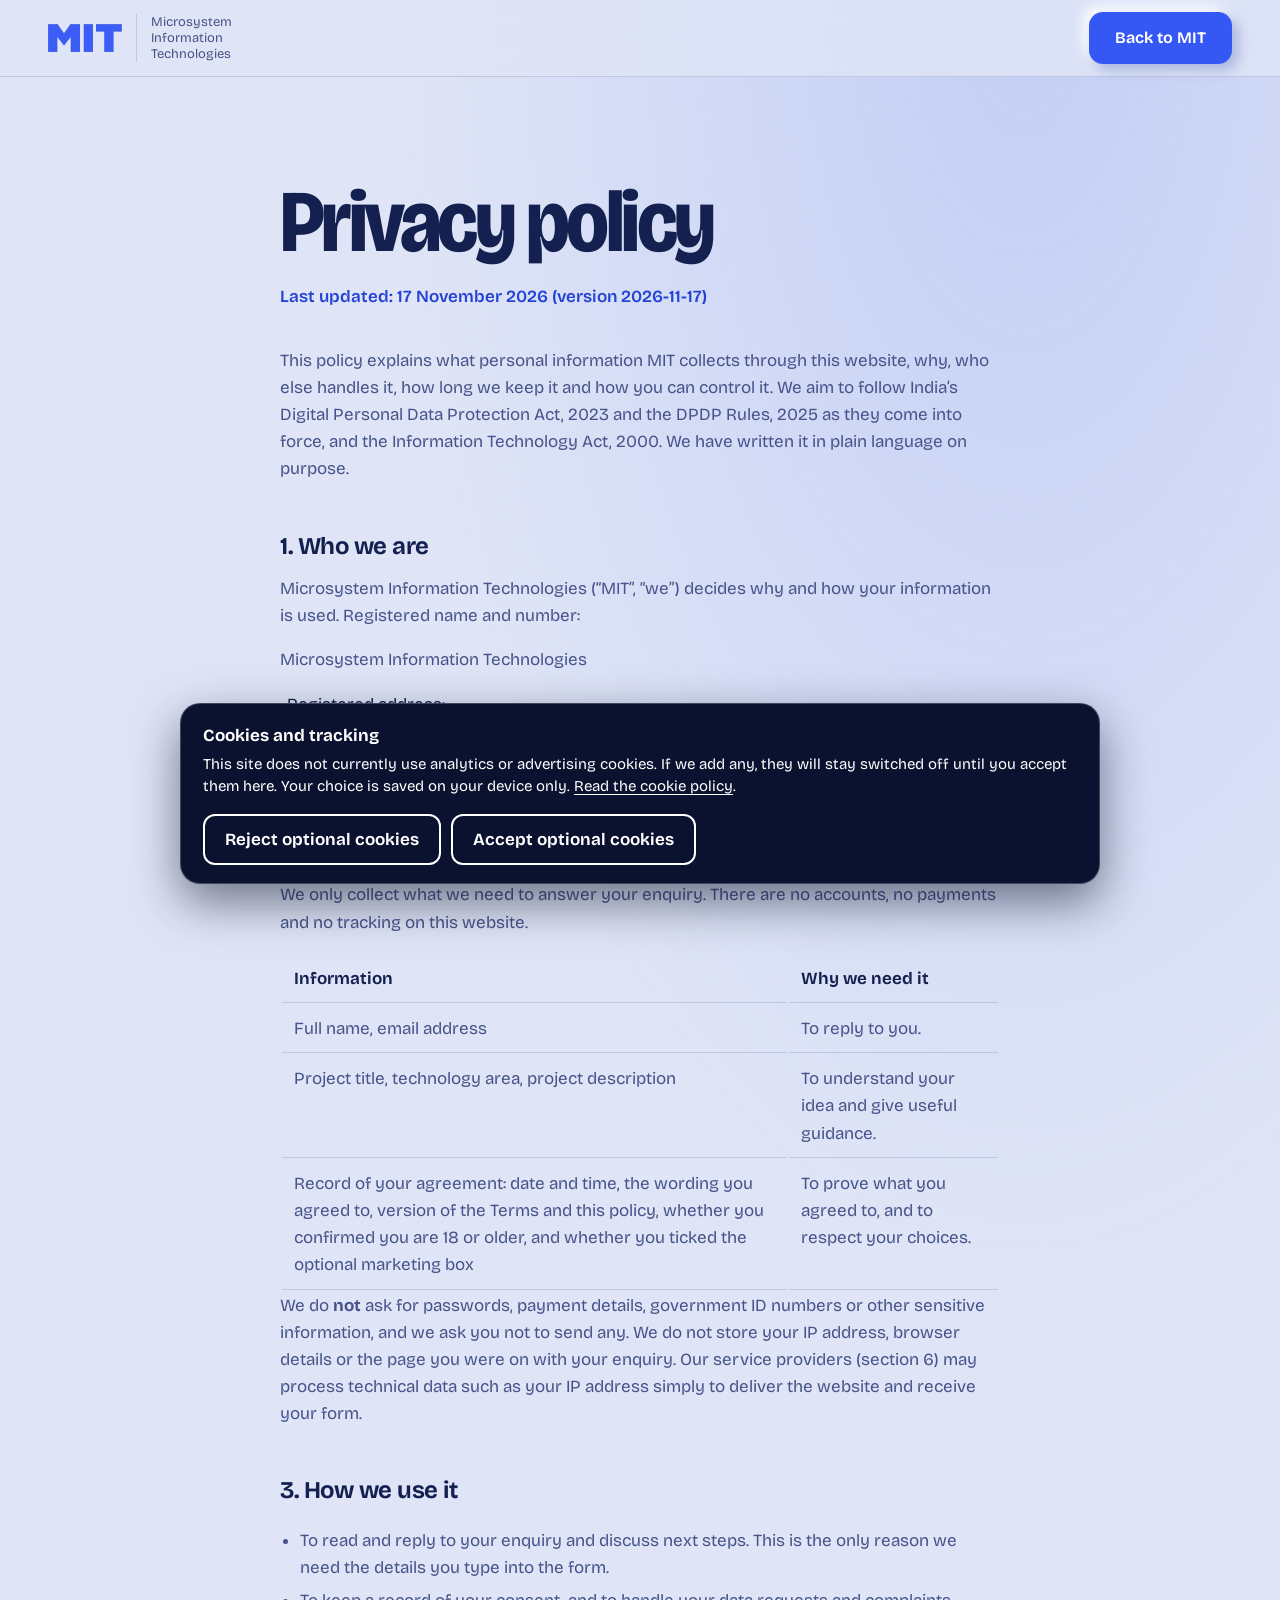
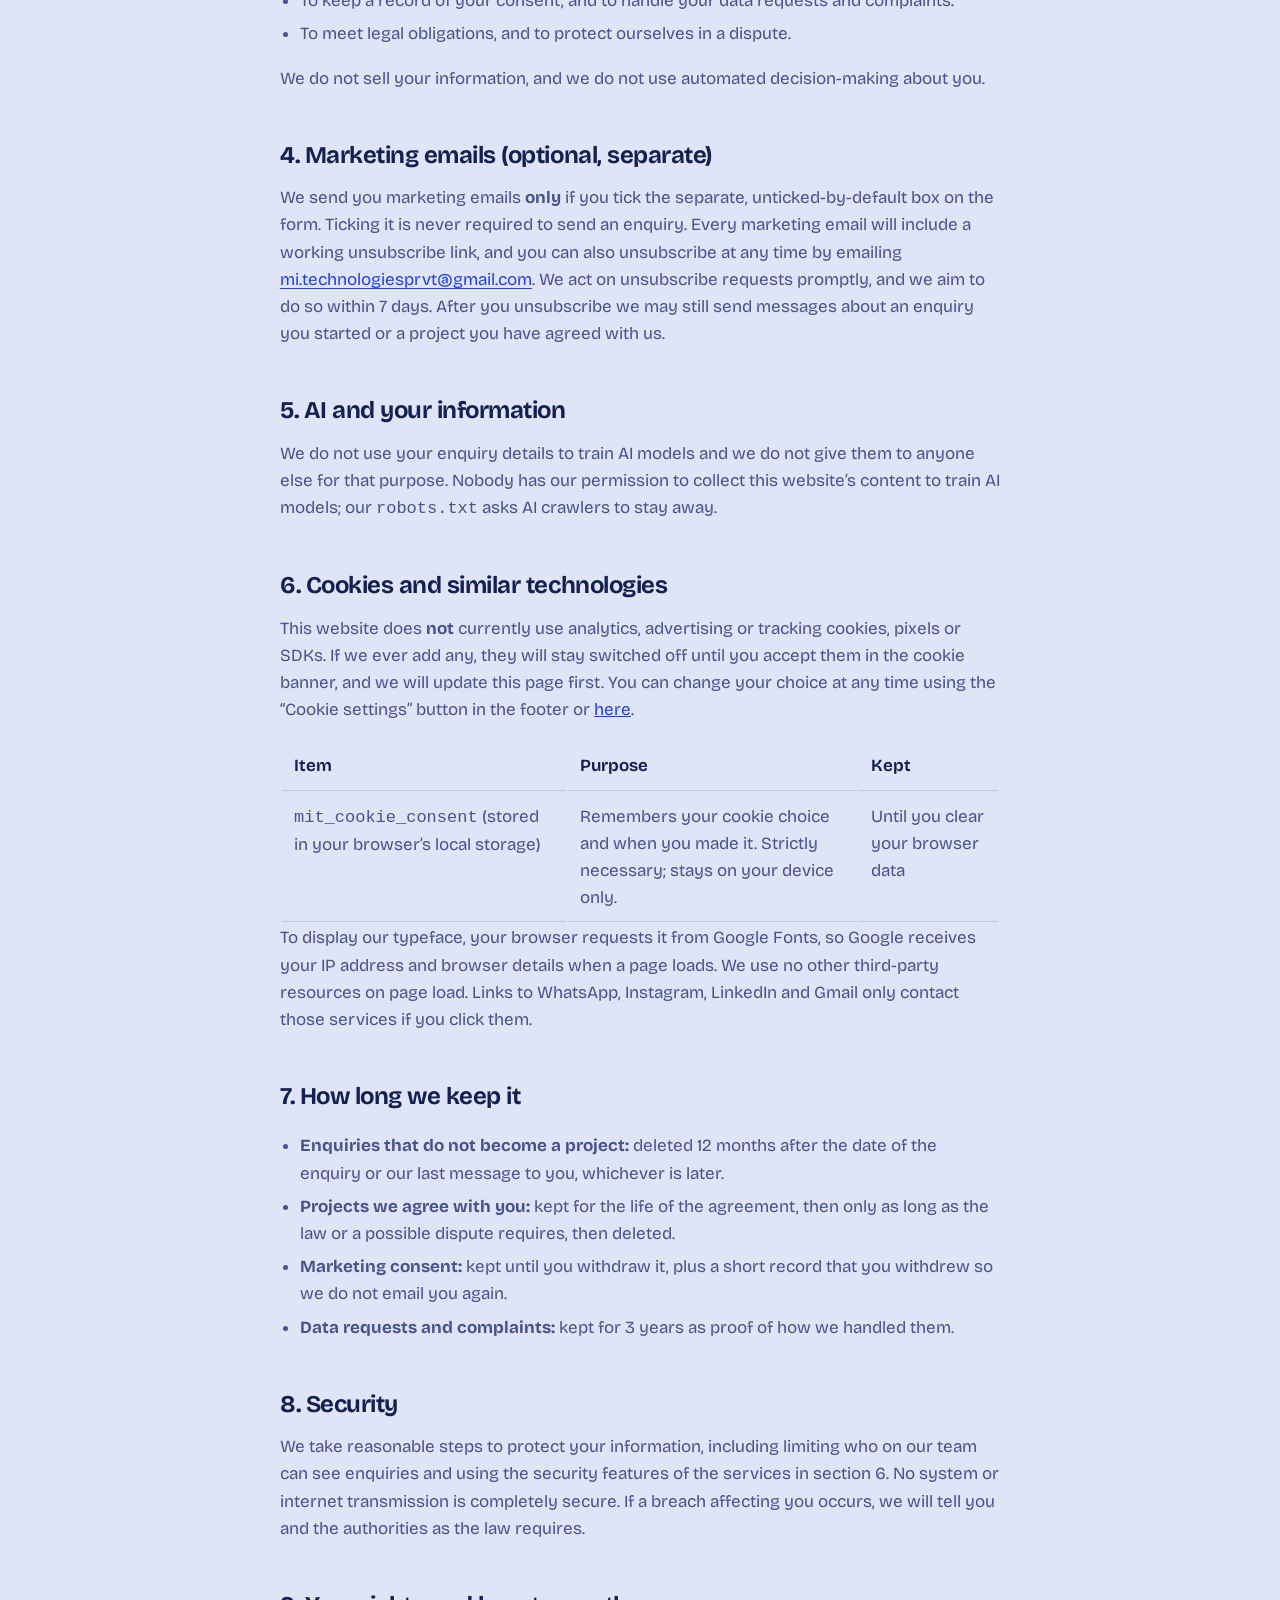
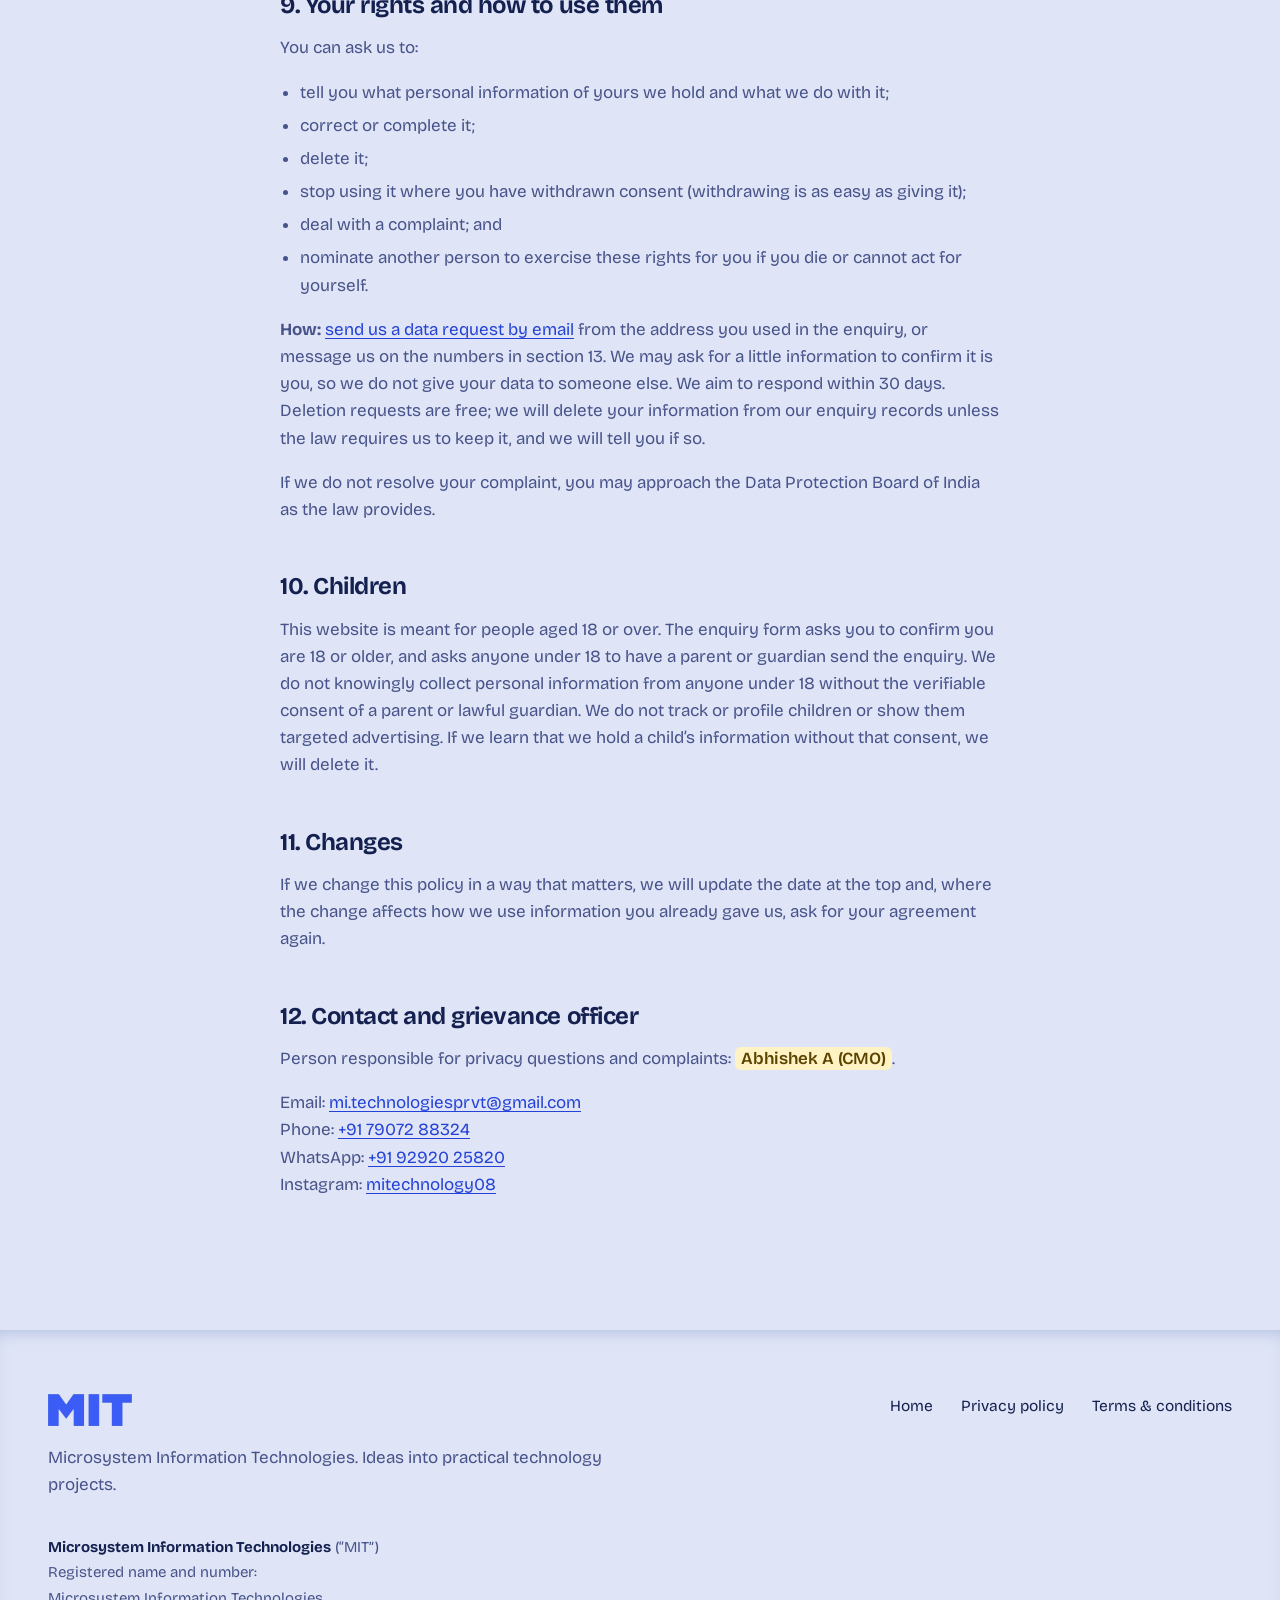
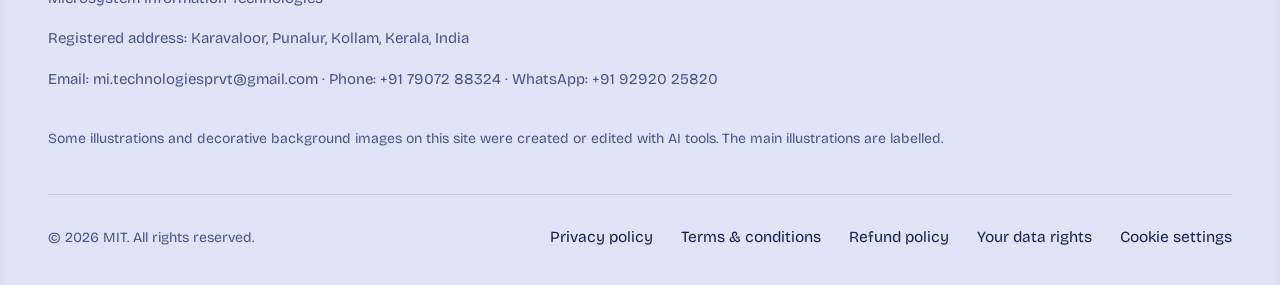
==== commit a8c2d841: "Update privacy.html" ====
--- a/privacy.html
+++ b/privacy.html
@@ -60,7 +60,7 @@
       <h2 id="ai">5. AI and your information</h2>
       <p>We do not use your enquiry details to train AI models and we do not give them to anyone else for that purpose. Nobody has our permission to collect this website&rsquo;s content to train AI models; our <code>robots.txt</code> asks AI crawlers to stay away.</p>
 
-      <h2 id="cookies">7. Cookies and similar technologies</h2>
+      <h2 id="cookies">6. Cookies and similar technologies</h2>
       <p>This website does <strong>not</strong> currently use analytics, advertising or tracking cookies, pixels or SDKs. If we ever add any, they will stay switched off until you accept them in the cookie banner, and we will update this page first. You can change your choice at any time using the &ldquo;Cookie settings&rdquo; button in the footer or <button type="button" class="link-button" data-cookie-settings style="padding:0;text-decoration:underline;color:var(--blue-text)">here</button>.</p>
       <div class="table-wrap"><table>
         <thead><tr><th>Item</th><th>Purpose</th><th>Kept</th></tr></thead>
@@ -70,7 +70,7 @@
       </table></div>
       <p>To display our typeface, your browser requests it from Google Fonts, so Google receives your IP address and browser details when a page loads. We use no other third-party resources on page load. Links to WhatsApp, Instagram, LinkedIn and Gmail only contact those services if you click them.</p>
 
-      <h2 id="retention">8. How long we keep it</h2>
+      <h2 id="retention">7. How long we keep it</h2>
       <ul>
         <li><strong>Enquiries that do not become a project:</strong> deleted 12 months after the date of the enquiry or our last message to you, whichever is later.</li>
         <li><strong>Projects we agree with you:</strong> kept for the life of the agreement, then only as long as the law or a possible dispute requires, then deleted.</li>
@@ -78,10 +78,10 @@
         <li><strong>Data requests and complaints:</strong> kept for 3 years as proof of how we handled them.</li>
       </ul>
 
-      <h2 id="security">9. Security</h2>
+      <h2 id="security">8. Security</h2>
       <p>We take reasonable steps to protect your information, including limiting who on our team can see enquiries and using the security features of the services in section 6. No system or internet transmission is completely secure. If a breach affecting you occurs, we will tell you and the authorities as the law requires.</p>
 
-      <h2 id="your-rights">10. Your rights and how to use them</h2>
+      <h2 id="your-rights">9. Your rights and how to use them</h2>
       <p>You can ask us to:</p>
       <ul>
         <li>tell you what personal information of yours we hold and what we do with it;</li>
@@ -94,13 +94,13 @@
       <p><strong>How:</strong> <a href="mailto:mi.technologiesprvt@gmail.com?subject=Data%20request%20-%20access%2Fcorrection%2Fdeletion&amp;body=Hello%20MIT%2C%0A%0AI%20would%20like%20to%20(choose%20one)%3A%20see%20my%20data%20%2F%20correct%20my%20data%20%2F%20delete%20my%20data%20%2F%20withdraw%20marketing%20consent.%0A%0AName%20used%20in%20the%20enquiry%3A%0AEmail%20used%20in%20the%20enquiry%3A%0A%0AThank%20you.">send us a data request by email</a> from the address you used in the enquiry, or message us on the numbers in section 13. We may ask for a little information to confirm it is you, so we do not give your data to someone else. We aim to respond within 30 days. Deletion requests are free; we will delete your information from our enquiry records unless the law requires us to keep it, and we will tell you if so.</p>
       <p>If we do not resolve your complaint, you may approach the Data Protection Board of India as the law provides.</p>
 
-      <h2 id="children">11. Children</h2>
+      <h2 id="children">10. Children</h2>
       <p>This website is meant for people aged 18 or over. The enquiry form asks you to confirm you are 18 or older, and asks anyone under 18 to have a parent or guardian send the enquiry. We do not knowingly collect personal information from anyone under 18 without the verifiable consent of a parent or lawful guardian. We do not track or profile children or show them targeted advertising. If we learn that we hold a child&rsquo;s information without that consent, we will delete it.</p>
 
-      <h2 id="changes">12. Changes</h2>
+      <h2 id="changes">11. Changes</h2>
       <p>If we change this policy in a way that matters, we will update the date at the top and, where the change affects how we use information you already gave us, ask for your agreement again.</p>
 
-      <h2 id="contact">13. Contact and grievance officer</h2>
+      <h2 id="contact">12. Contact and grievance officer</h2>
       <p>Person responsible for privacy questions and complaints: <span class="todo"> Abhishek A (CMO)</span>.</p>
       <p>Email: <a href="mailto:mi.technologiesprvt@gmail.com">mi.technologiesprvt@gmail.com</a><br>
       Phone: <a href="tel:+917907288324">+91 79072 88324</a><br>
